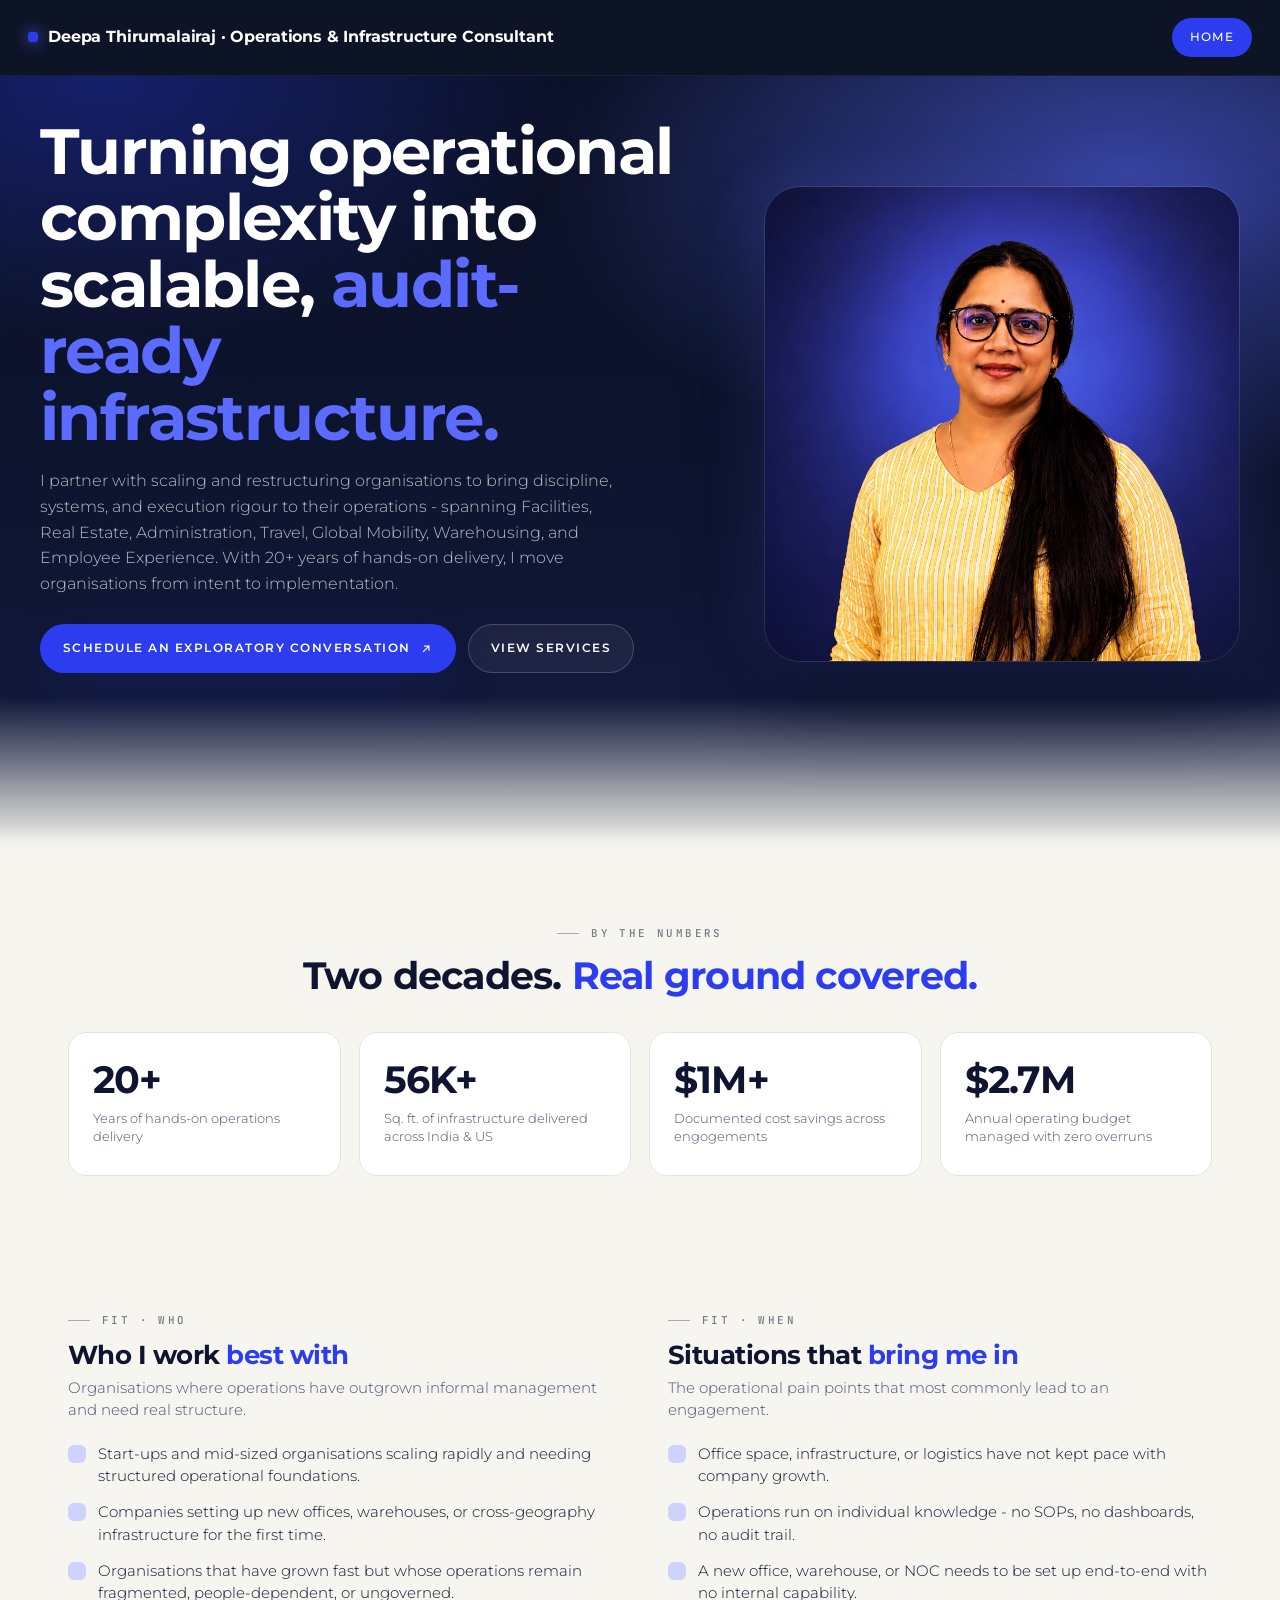
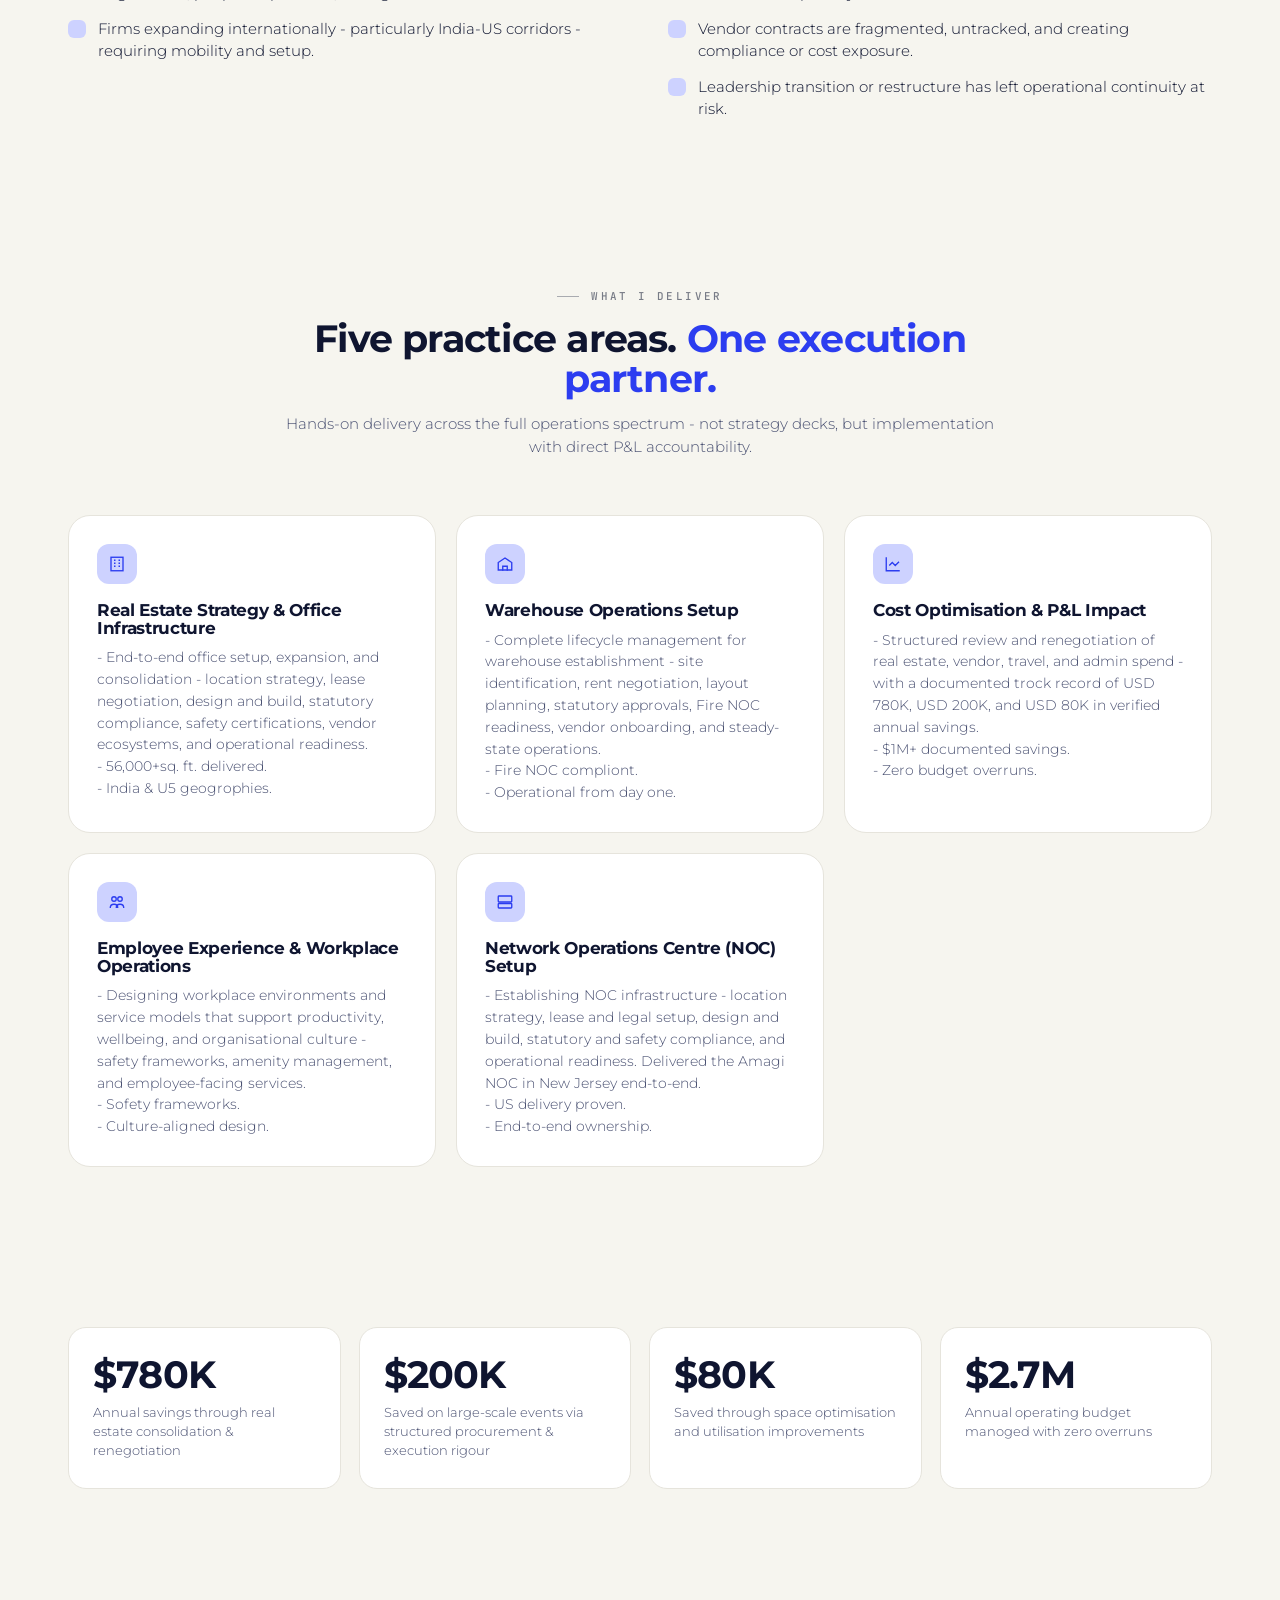
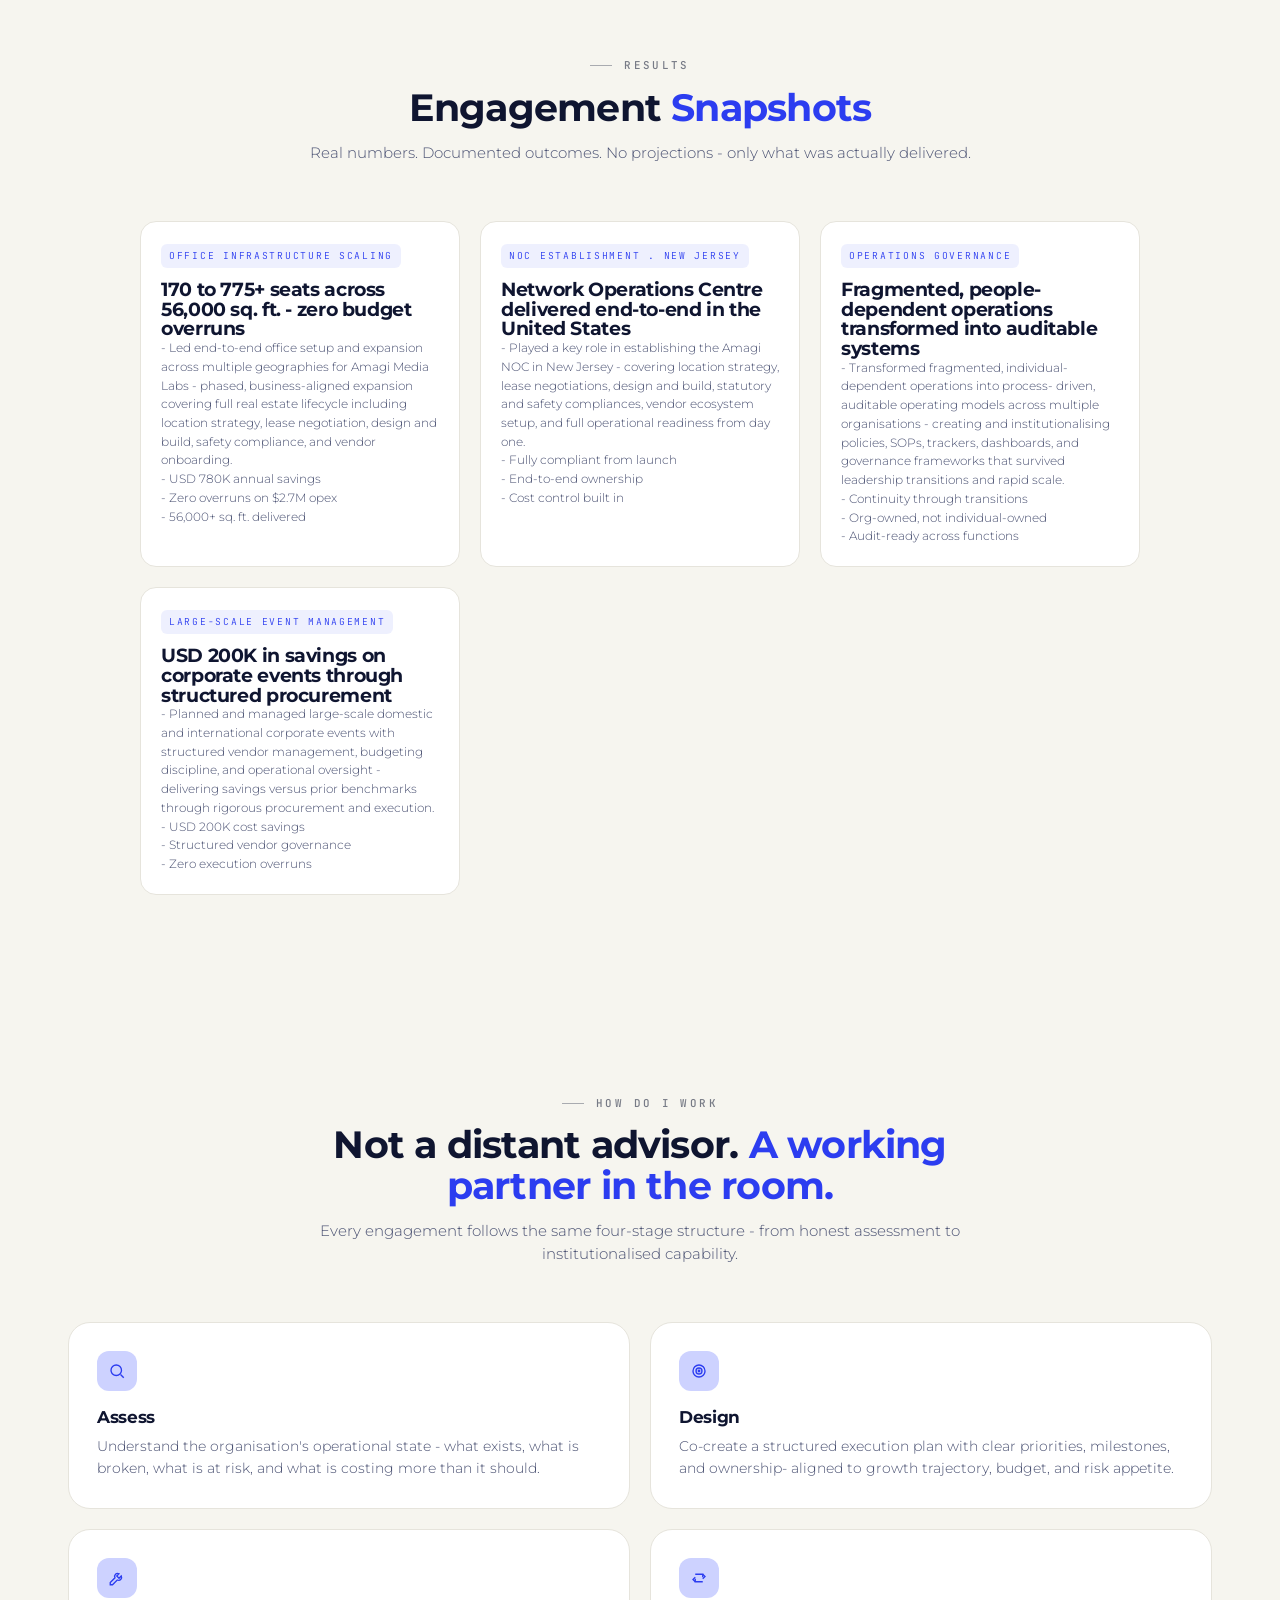
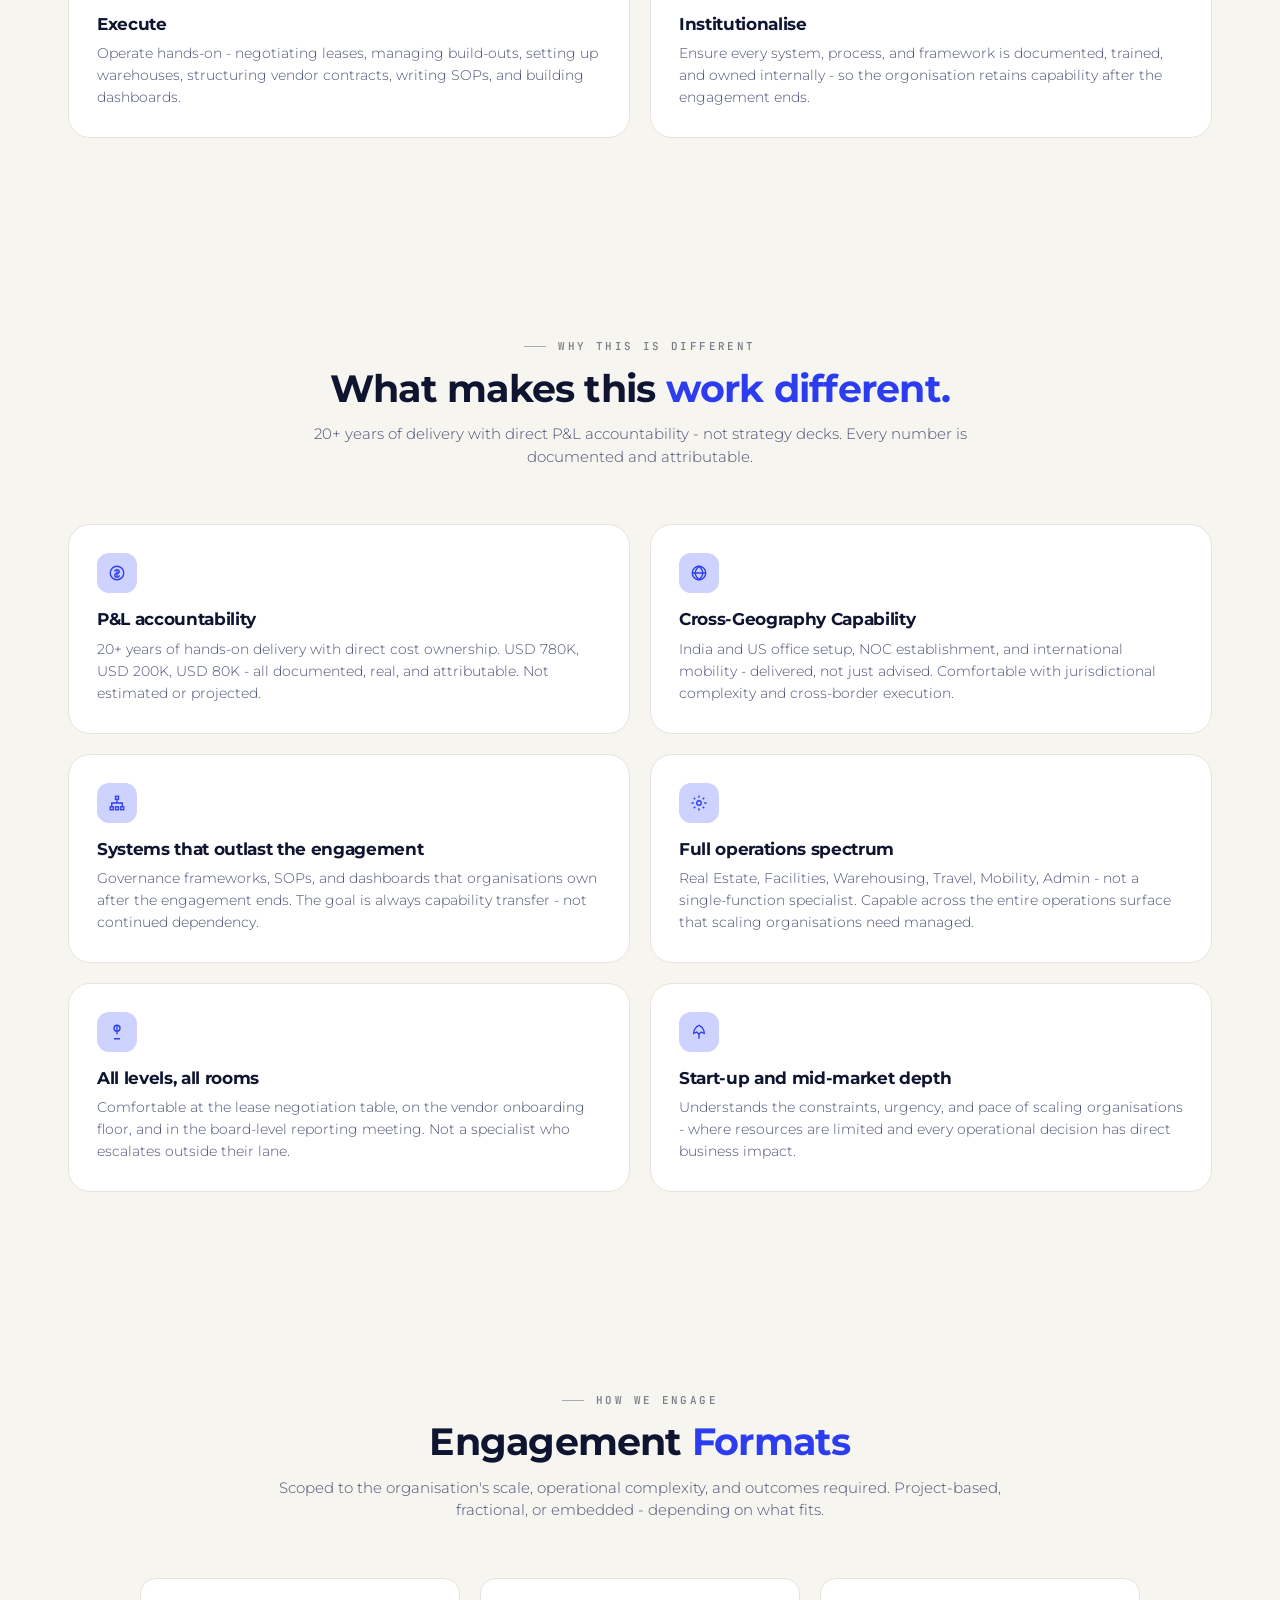
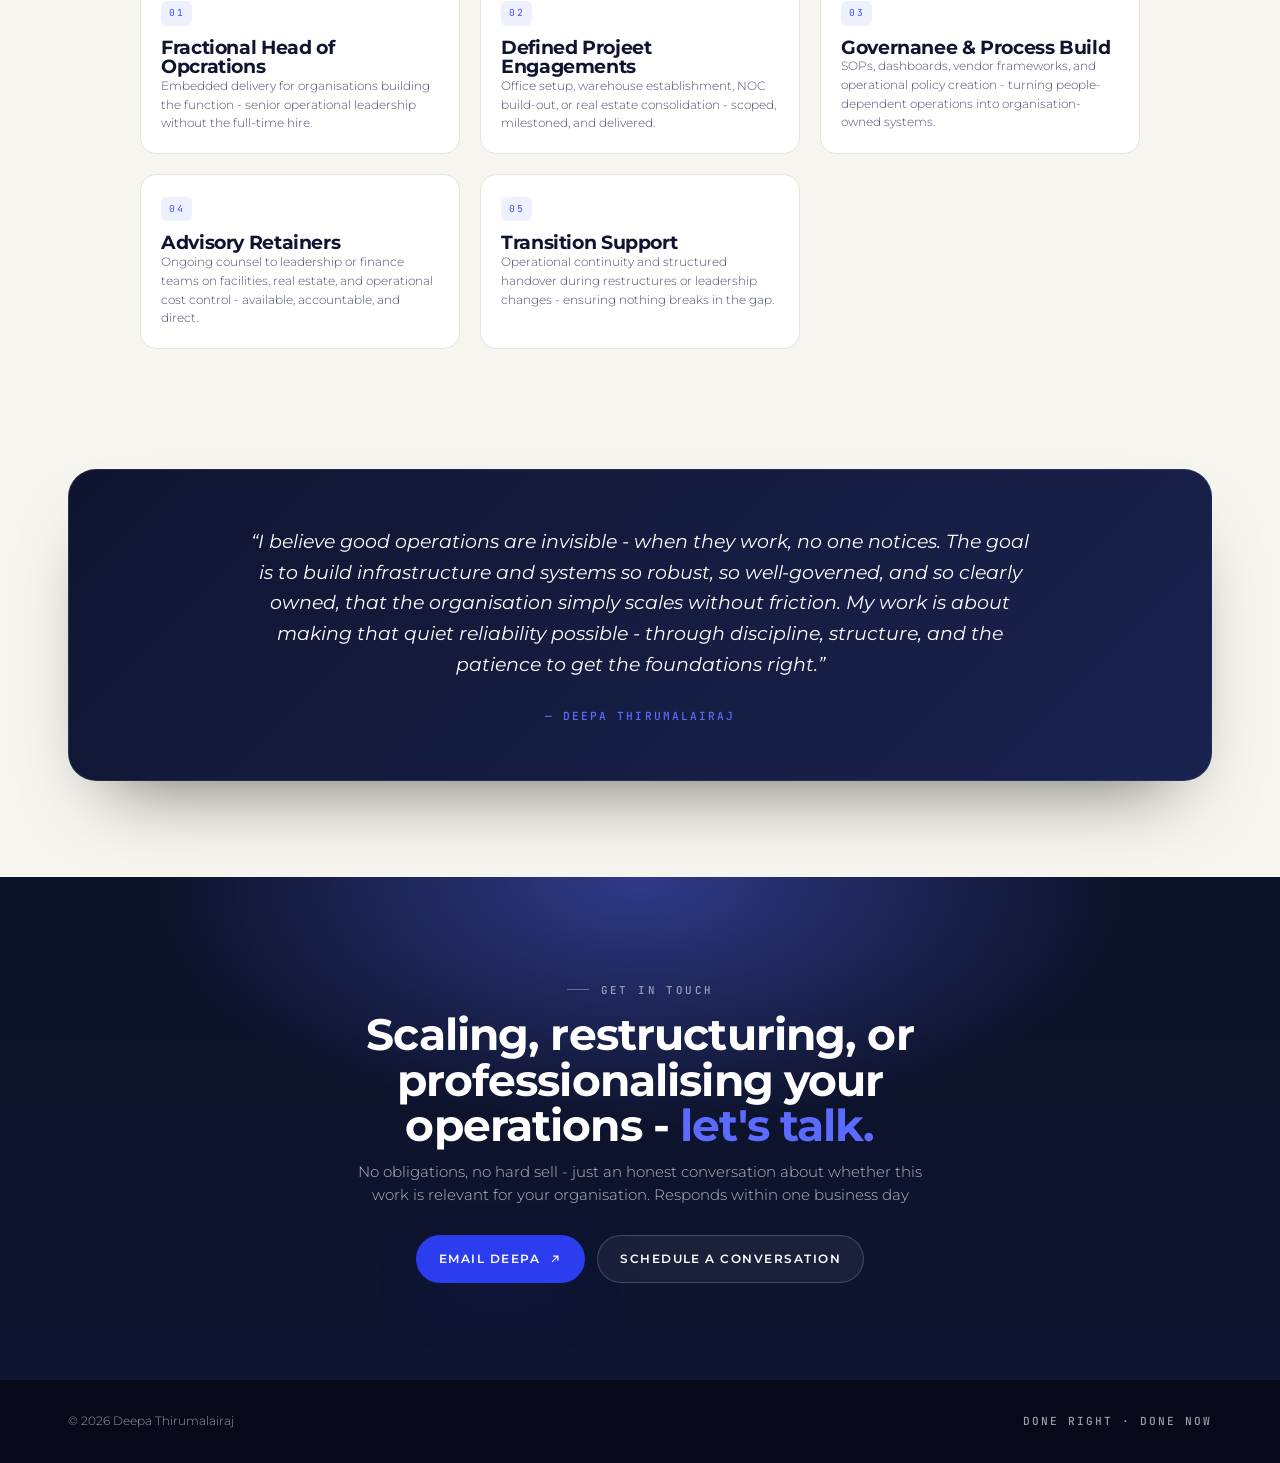
==== deepa/public/site/index.html @ cbcc904c "Add files via upload" ====
<!doctype html>
<html lang="en">
<head>
  <meta charset="utf-8" />
  <meta name="viewport" content="width=device-width, initial-scale=1" />
  <title>Deepa Thirumalairaj · Operations & Infrastructure Consultan</title>
  <meta name="description" content="Independent HR advisory for founders, CEOs and people leaders — from setting up the function to fixing what's broken and scaling what works." />
  <link rel="stylesheet" href="./styles.css" />
</head>
<body>

<!-- ===== NAV ===== -->
<header class="nav">
  <div class="nav-inner">
    <a href="#" class="brand">
      <span class="brand-dot"></span>
      <span>Deepa Thirumalairaj · Operations & Infrastructure Consultant</span>
    </a>
    <nav class="nav-links">
      <a href="../../../index.html" class="nav-cta">Home</a>
    </nav>
  </div>
</header>

<!-- ===== HERO ===== -->
<section class="hero">
  <div class="wrap hero-inner">

    <div class="hero-layout">

      <div class="hero-content">

        <h1>
          Turning operational complexity into scalable, <em>audit-ready infrastructure.</em>
        </h1>

        <p class="hero-lede">
          I partner with scaling and restructuring organisations to bring discipline,
          systems, and execution rigour to their operations - spanning Facilities, Real
          Estate, Administration, Travel, Global Mobility, Warehousing, and Employee
          Experience. With 20+ years of hands-on delivery, I move organisations from
          intent to implementation.
        </p>

        <div class="hero-actions">
          <a class="btn btn-electric" href="../../../contact.html#cont">
            Schedule an exploratory conversation
            <svg class="arrow" viewBox="0 0 24 24" fill="none" stroke="currentColor" stroke-width="2">
              <path d="M7 17 17 7M9 7h8v8"/>
            </svg>
          </a>

          <a class="btn btn-ghost-light" href="#practice">
            View services
          </a>
        </div>

      </div>

      <div class="hero-image">
        <img src="./assets/images/Deepa.png" alt="Rohini HR Advisory">
      </div>

    </div>

  </div>
</section>

<!------------------------------------------------------------------------------------------------------------------>
<section class="surface section-tight">
  <div class="wrap">
    <div class="heading-block" style="margin-bottom: 36px;">
      <div class="eyebrow">BY THE NUMBERS</div>
      <h2 style="margin-top:14px;">Two decades. <em>Real ground covered.</em></h2>
    </div>
    <div class="stats-strip">
      <div class="stat-tile"><div class="stat-num">20+</div><div class="stat-label">Years of hands-on operations delivery</div></div>
      <div class="stat-tile"><div class="stat-num">56K+</div><div class="stat-label">Sq. ft. of infrastructure delivered across India & US</div></div>
      <div class="stat-tile"><div class="stat-num">$1M+</div><div class="stat-label">Documented cost savings across engogements</div></div>
      <div class="stat-tile"><div class="stat-num">$2.7M</div><div class="stat-label">Annual operating budget managed with zero overruns</div></div>
    </div>
  </div>
</section>

<!------------------------------------------------------------------------------------------------------------------>
<section class="surface section-tight" id="fit">
  <div class="wrap two-col">
    <div class="col">
      <div class="eyebrow" style="margin-bottom:14px;">FIT · WHO</div>
      <h2>Who I work <em>best with</em></h2>
      <p>Organisations where operations have outgrown informal management and need real structure.</p>
      <ul class="list">
        <li><path d="M20 6 9 17l-5-5"/></svg> Start-ups and mid-sized organisations scaling rapidly and needing structured operational foundations.</li>
        <li><path d="M20 6 9 17l-5-5"/></svg> Companies setting up new offices, warehouses, or cross-geography infrastructure for the first time.</li>
        <li><path d="M20 6 9 17l-5-5"/></svg> Organisations that have grown fast but whose operations remain fragmented, people-dependent, or ungoverned.</li>
        <li><path d="M20 6 9 17l-5-5"/></svg> Firms expanding internationally - particularly India-US corridors - requiring mobility and setup.</li>
      </ul>
    </div>

    <div class="col">
      <div class="eyebrow" style="margin-bottom:14px;">FIT · WHEN</div>
      <h2>Situations that <em>bring me in</em></h2>
      <p>The operational pain points that most commonly lead to an engagement.</p>
      <ul class="list">
        <li><path d="M5 13l4 4L19 7"/></svg> Office space, infrastructure, or logistics have not kept pace with company growth.</li>
        <li><path d="M5 13l4 4L19 7"/></svg> Operations run on individual knowledge - no SOPs, no dashboards, no audit trail.</li>
        <li><path d="M5 13l4 4L19 7"/></svg> A new office, warehouse, or NOC needs to be set up end-to-end with no internal capability.</li>
        <li><path d="M5 13l4 4L19 7"/></svg> Vendor contracts are fragmented, untracked, and creating compliance or cost exposure.</li>
        <li><path d="M5 13l4 4L19 7"/></svg> Leadership transition or restructure has left operational continuity at risk.</li>
      </ul>
    </div>
  </div>
</section>

<!------------------------------------------------------------------------------------------------------------------>
<section class="surface section" id="practice">
  <div class="wrap">
    <div class="heading-block">
      <div class="eyebrow">WHAT I DELIVER</div>
      <h2 style="margin-top:14px;">Five practice areas. <em>One execution partner.</em></h2>
      <p>Hands-on delivery across the full operations spectrum - not strategy decks, but implementation with direct P&L accountability.</p>
    </div>

    <div class="cards-3">
      <article class="card">
        <div class="card-icon">
          <svg class="i" viewBox="0 0 24 24" fill="none" stroke="currentColor">
          <rect x="4" y="3" width="16" height="18"/>
          <path d="M8 7h2M14 7h2M8 11h2M14 11h2M8 15h2M14 15h2"/>
        </svg>
      </div>
        <h3>Real Estate Strategy & Office Infrastructure</h3>
        <p>- End-to-end office setup, expansion, and consolidation - location strategy, lease negotiation, design and build, statutory
             compliance, safety certifications, vendor ecosystems, and operational readiness.</p>
        <p>- 56,000+sq. ft. delivered.</p>
        <p>- India & U5 geogrophies.</p>
      </article>

      <article class="card">
        <div class="card-icon">
          <svg class="i" viewBox="0 0 24 24" fill="none" stroke="currentColor">
            <path d="M3 10l9-6 9 6v10H3z"/>
            <path d="M9 21v-6h6v6"/>
          </svg>
        </div>
        <h3>Warehouse Operations Setup</h3>
        <p>- Complete lifecycle management for warehouse establishment - site identification, rent negotiation, layout planning, statutory approvals,
             Fire NOC readiness, vendor onboarding, and steady-state operations.</p>
        <p>- Fire NOC compliont.</p>
        <p>- Operational from day one.</p>
      </article>
      <article class="card">
        <div class="card-icon">
          <svg class="i" viewBox="0 0 24 24" fill="none" stroke="currentColor">
            <path d="M3 3v18h18"/>
            <path d="M7 14l4-4 4 4 5-5"/>
          </svg>
        </div>
        <h3>Cost Optimisation & P&L Impact</h3>
        <p>- Structured review and renegotiation of real estate, vendor, travel, and admin spend - with a documented trock record of USD 780K, USD
            200K, and USD 80K in verified annual savings.</p>
        <p>- $1M+ documented savings.</p>
        <p>- Zero budget overruns.</p>
      </article>
      <article class="card">
        <div class="card-icon">
          <svg class="i" viewBox="0 0 24 24" fill="none" stroke="currentColor">
            <circle cx="8" cy="8" r="3"/>
            <circle cx="16" cy="8" r="3"/>
            <path d="M3 20c0-3 2-5 5-5s5 2 5 5"/>
            <path d="M11 20c0-3 2-5 5-5s5 2 5 5"/>
          </svg>
        </div>
        <h3>Employee Experience & Workplace Operations</h3>
        <p>- Designing workplace environments and service models that support productivity, wellbeing, and organisational culture - safety frameworks,
          amenity management, and employee-facing services.</p>
        <p>- Sofety frameworks.</p>
        <p>- Culture-aligned design.</p>
      </article>
      <article class="card">
        <div class="card-icon">
          <svg class="i" viewBox="0 0 24 24" fill="none" stroke="currentColor">
            <rect x="3" y="4" width="18" height="8" rx="1"/>
            <rect x="3" y="14" width="18" height="6" rx="1"/>
            <path d="M7 8h.01M7 17h.01"/>
          </svg>
        </div>
        <h3>Network Operations Centre (NOC) Setup</h3>
        <p>- Establishing NOC infrastructure - location strategy, lease and legal setup, design and build, statutory and safety compliance, and operational
              readiness. Delivered the Amagi NOC in New Jersey end-to-end.</p>
        <p>- US delivery proven.</p>
        <p>- End-to-end ownership.</p>
      </article>
    </div>
  </div>
</section>
<!------------------------------------------------------------------------------------------------------------------>
<section class="surface section-tight">
  <div class="wrap">
    <div class="stats-strip">
      <div class="stat-tile"><div class="stat-num">$780K</div><div class="stat-label">Annual savings through real estate consolidation & renegotiation</div></div>
      <div class="stat-tile"><div class="stat-num">$200K</div><div class="stat-label">Saved on large-scale events via structured procurement & execution rigour</div></div>
      <div class="stat-tile"><div class="stat-num">$80K</div><div class="stat-label">Saved through space optimisation and utilisation improvements</div></div>
      <div class="stat-tile"><div class="stat-num">$2.7M</div><div class="stat-label">Annual operating budget manoged with zero overruns</div></div>
    </div>
  </div>
</section>

<!------------------------------------------------------------------------------------------------------------------>
<section class="surface section" id="formats">
  <div class="wrap">
    <div class="heading-block">
      <div class="eyebrow">RESULTS</div>
      <h2 style="margin-top:14px;">Engagement <em>Snapshots</em></h2>
      <p>Real numbers. Documented outcomes. No projections - only what was actually delivered.</p>
    </div>

    <div class="formats">
      <div class="format">
        <span class="pill">OFFICE INFRASTRUCTURE SCALING</span>
        <h3>170 to 775+ seats across 56,000 sq. ft. - zero budget overruns</h3>
        <p>- Led end-to-end office setup and expansion across multiple geographies for Amagi Media Labs - phased, business-aligned expansion covering full real
            estate lifecycle including location strategy, lease negotiation, design and build, safety compliance, and vendor onboarding.</p>
        <p>- USD 780K annual savings</p>
        <p>- Zero overruns on $2.7M opex</p>
        <p>- 56,000+ sq. ft. delivered</p>
      </div>
      <div class="format">
        <span class="pill">NOC ESTABLISHMENT . NEW JERSEY</span>
        <h3>Network Operations Centre delivered end-to-end in the United States</h3>
        <p>- Played a key role in establishing the Amagi NOC in New Jersey - covering location strategy, lease negotiations, design and build, statutory and safety
            compliances, vendor ecosystem setup, and full operational readiness from day one.</p>
        <p>- Fully compliant from launch</p>
        <p>- End-to-end ownership</p>
        <p>- Cost control built in</p>
      </div>
      <div class="format">
        <span class="pill">OPERATIONS GOVERNANCE</span>
        <h3>Fragmented, people-dependent operations transformed into auditable systems</h3>
        <p>- Transformed fragmented, individual-dependent operations into process- driven, auditable operating models across multiple organisations - creating
              and institutionalising policies, SOPs, trackers, dashboards, and governance frameworks that survived leadership transitions and rapid scale.</p>
        <p>- Continuity through transitions</p>
        <p>- Org-owned, not individual-owned</p>
        <p>- Audit-ready across functions</p>
      </div>
      <div class="format">
        <span class="pill">LARGE-SCALE EVENT MANAGEMENT</span>
        <h3>USD 200K in savings on corporate events through structured procurement</h3>
        <p>- Planned and managed large-scale domestic and international corporate events with structured vendor management, budgeting discipline, and operational
            oversight - delivering savings versus prior benchmarks through rigorous procurement and execution.</p>
        <p>- USD 200K cost savings</p>
        <p>- Structured vendor governance</p>
        <p>- Zero execution overruns</p>
      </div>
    </div>
  </div>
</section>

<!------------------------------------------------------------------------------------------------------------------>
<section class="surface section">
  <div class="wrap">
    <div class="heading-block">
      <div class="eyebrow">HOW DO I WORK</div>
      <h2 style="margin-top:14px;">Not a distant advisor. <em>A working partner in the room.</em></h2>
      <p>Every engagement follows the same four-stage structure - from honest assessment to institutionalised capability.</p>
    </div>

    <div class="cards-2">
      <article class="card">
        <div class="card-icon">
          <svg class="i" viewBox="0 0 24 24" fill="none" stroke="currentColor">
            <circle cx="11" cy="11" r="7"/>
            <path d="M21 21l-4.3-4.3"/>
          </svg>
        </div>
        <h3>Assess</h3>
        <p>Understand the organisation's operational state - what exists, what is broken, what is at risk, and what is costing more than it should.</p>
      </article>
      <article class="card">
        <div class="card-icon">
          <svg class="i" viewBox="0 0 24 24" fill="none" stroke="currentColor">
            <circle cx="12" cy="12" r="8"/>
            <circle cx="12" cy="12" r="4"/>
            <circle cx="12" cy="12" r="1"/>
          </svg>
        </div>
        <h3>Design</h3>
        <p>Co-create a structured execution plan with clear priorities, milestones, and ownership- aligned to growth trajectory, budget, and risk appetite.</p>
      </article>
      <article class="card">
        <div class="card-icon">
          <svg class="i" viewBox="0 0 24 24" fill="none" stroke="currentColor">
            <path d="M14.7 6.3a4 4 0 0 0-5.4 5.4L3 18v3h3l6.3-6.3a4 4 0 0 0 5.4-5.4l-3 3-3-3 3-3z"/>
          </svg>
        </div>
        <h3>Execute</h3>
        <p>Operate hands-on - negotiating leases, managing build-outs, setting up warehouses, structuring vendor contracts, writing SOPs, and building dashboards.</p>
      </article>
      <article class="card">
        <div class="card-icon">
          <svg class="i" viewBox="0 0 24 24" fill="none" stroke="currentColor">
            <path d="M7 7h10v4"/>
            <path d="M17 17H7v-4"/>
            <path d="M17 7l3 3-3 3"/>
            <path d="M7 17l-3-3 3-3"/>
          </svg>
        </div>
        <h3>Institutionalise</h3>
        <p>Ensure every system, process, and framework is documented, trained, and owned internally - so the orgonisation retains capability after the engagement ends.</p>
      </article>
    </div>
  </div>
</section>
<!------------------------------------------------------------------------------------------------------------------>
<section class="surface section">
  <div class="wrap">
    <div class="heading-block">
      <div class="eyebrow">WHY THIS IS DIFFERENT</div>
      <h2 style="margin-top:14px;">What makes this <em>work different.</em></h2>
      <p>20+ years of delivery with direct P&L accountability - not strategy decks. Every number is documented and attributable.</p>
    </div>

    <div class="cards-2">
      <article class="card">
        <div class="card-icon">
          <svg class="i" viewBox="0 0 24 24" fill="none" stroke="currentColor">
            <circle cx="12" cy="12" r="9"/>
            <path d="M12 7v10"/>
            <path d="M9 10c0-1.5 1.5-2.5 3-2.5s3 1 3 2.5-1.5 2.5-3 2.5-3 1-3 2.5 1.5 2.5 3 2.5 3-1 3-2.5"/>
          </svg>
        </div>
        <h3>P&L accountability</h3>
        <p>20+ years of hands-on delivery with direct cost ownership. USD 780K, USD 200K, USD 80K - all documented, real, and attributable. Not estimated
            or projected.</p>
      </article>
      <article class="card">
      <div class="card-icon">
        <svg class="i" viewBox="0 0 24 24" fill="none" stroke="currentColor">
          <circle cx="12" cy="12" r="9"/>
          <path d="M3 12h18"/>
          <path d="M12 3c3 3 5 6 5 9s-2 6-5 9c-3-3-5-6-5-9s2-6 5-9z"/>
        </svg>
      </div>
        <h3>Cross-Geography Capability</h3>
        <p>India and US office setup, NOC establishment, and international mobility - delivered, not just advised. Comfortable with jurisdictional
            complexity and cross-border execution.</p>
      </article>
      <article class="card">
      <div class="card-icon">
          <svg class="i" viewBox="0 0 24 24" fill="none" stroke="currentColor">
            <rect x="10" y="3" width="4" height="4"/>
            <rect x="3" y="17" width="4" height="4"/>
            <rect x="10" y="17" width="4" height="4"/>
            <rect x="17" y="17" width="4" height="4"/>
            <path d="M12 7v5"/>
            <path d="M5 17v-5h14v5"/>
          </svg>
        </div>
        <h3>Systems that outlast the engagement</h3>
        <p>Governance frameworks, SOPs, and dashboards that organisations own after the engagement ends. The goal is always capability transfer - not
            continued dependency.</p>
      </article>
      <article class="card">
      <div class="card-icon">
        <svg class="i" viewBox="0 0 24 24" fill="none" stroke="currentColor">
          <circle cx="12" cy="12" r="3"/>
          <path d="M12 2v3M12 19v3M2 12h3M19 12h3"/>
          <path d="M5 5l2 2M17 17l2 2M19 5l-2 2M7 17l-2 2"/>
        </svg>
      </div>
        <h3>Full operations spectrum</h3>
        <p>Real Estate, Facilities, Warehousing, Travel, Mobility, Admin - not a single-function specialist. Capable across the entire operations surface that
            scaling organisations need managed.</p>
      </article>
      <article class="card">
      <div class="card-icon">
          <svg class="i" viewBox="0 0 24 24" fill="none" stroke="currentColor">
            <path d="M12 3v12"/>
            <circle cx="12" cy="7" r="4"/>
            <path d="M8 21h8"/>
          </svg>
        </div>
        <h3>All levels, all rooms</h3>
        <p>Comfortable at the lease negotiation table, on the vendor onboarding floor, and in the board-level reporting meeting. Not a specialist who escalates
            outside their lane.</p>
      </article>
      <article class="card">
      <div class="card-icon">
          <svg class="i" viewBox="0 0 24 24" fill="none" stroke="currentColor">
            <path d="M12 3c4 2 7 6 7 11l-4-2-3 3-3-3-4 2c0-5 3-9 7-11z"/>
            <path d="M12 15v6"/>
          </svg>
        </div>
        <h3>Start-up and mid-market depth</h3>
        <p>Understands the constraints, urgency, and pace of scaling organisations - where resources are limited and every operational decision has direct
            business impact.</p>
      </article>
    </div>
  </div>
</section>
<!------------------------------------------------------------------------------------------------------------------>
<section class="surface section" id="formats">
  <div class="wrap">
    <div class="heading-block">
      <div class="eyebrow">HOW WE ENGAGE</div>
      <h2 style="margin-top:14px;">Engagement <em>Formats</em></h2>
      <p>Scoped to the organisation's scale, operational complexity, and outcomes required. Project-based, fractional, or embedded - depending on what fits.</p>
    </div>

    <div class="formats">
      <div class="format">
        <span class="pill">01</span>
        <h3>Fractional Head of Opcrations</h3>
        <p>Embedded delivery for organisations building the function - senior operational leadership without the full-time hire.</p>
      </div>
      <div class="format">
        <span class="pill">02</span>
        <h3>Defined Projeet Engagements</h3>
        <p>Office setup, warehouse establishment, NOC build-out, or real estate consolidation - scoped, milestoned, and delivered.</p>
      </div>
      <div class="format">
        <span class="pill">03</span>
        <h3>Governanee & Process Build</h3>
        <p>SOPs, dashboards, vendor frameworks, and operational policy creation - turning people- dependent operations into organisation-owned systems.</p>
      </div>
      <div class="format">
        <span class="pill">04</span>
        <h3>Advisory Retainers</h3>
        <p>Ongoing counsel to leadership or finance teams on facilities, real estate, and operational cost control - available, accountable, and direct.</p>
      </div>
      <div class="format">
        <span class="pill">05</span>
        <h3>Transition Support</h3>
        <p>Operational continuity and structured handover during restructures or leadership changes - ensuring nothing breaks in the gap.</p>
      </div>
    </div>
  </div>
</section>

<!------------------------------------------------------------------------------------------------------------------>
<!-- ===== QUOTE BAND ===== -->
<section class="surface" style="padding: 24px 0 96px;">
  <div class="wrap">
    <div class="quote-card" style="margin-top: 0;">
      <p>
        “I believe good operations are invisible - when they work, no one notices. The goal is to build infrastructure and systems so robust, so well-governed, and
        so clearly owned, that the organisation simply scales without friction. My work is about making that quiet reliability possible - through discipline,
        structure, and the patience to get the foundations right.”
      </p>
      <span class="mono">— DEEPA THIRUMALAIRAJ</span>
    </div>
  </div>
</section>
<!-- ===== FINAL CTA ===== -->
<section class="cta-band" id="contact">
  <div class="wrap">
    <div class="eyebrow eyebrow-light" style="justify-content:center; display:inline-flex;">GET IN TOUCH</div>
    <h2>Scaling, restructuring, or professionalising your operations - <em>let's talk. </em></h2>
    <p>No obligations, no hard sell - just an honest conversation about whether this work is relevant for your organisation. Responds within one business
day</p>
    <div class="cta-actions">
      <a class="btn btn-electric" href="mailto:deepa.subha@gmail.com">
        Email Deepa
        <svg class="arrow" viewBox="0 0 24 24" fill="none" stroke="currentColor" stroke-width="2"><path d="M7 17 17 7M9 7h8v8"/></svg>
      </a>
      <a class="btn btn-ghost-light" href="../../../contact.html#cont">Schedule a conversation</a>
    </div>
  </div>
</section>



<!-- ===== FOOTER ===== -->
<footer class="footer">
  <div class="wrap footer-inner">
    <span>© 2026 Deepa Thirumalairaj</span>
    <span class="mono">DONE RIGHT · DONE NOW</span>
  </div>
</footer>

</body>
</html>
---- deepa/public/site/styles.css ----
/* ============================================================
   Static site — design ported from the Meridian / PTNR system
   Pure HTML + CSS. No JS required.
   ============================================================ */

@import url("https://fonts.googleapis.com/css2?family=Montserrat:wght@300;400;500;600;700;800&family=JetBrains+Mono:wght@400;500&display=swap");

:root {
  --bg:        #0e1426;
  --panel:     #11182d;
  --panel-2:   #182143;
  --cream:     #f6f5ef;
  --ink:       #0f1530;
  --ink-soft:  #4a5172;
  --line:      #e6e4dc;
  --line-dark: rgba(255,255,255,0.08);

  --electric:      #2c3df0;
  --electric-glow: #5b6bff;
  --electric-soft: #cdd2ff;

  --shadow-card: 0 30px 80px -30px rgba(10, 16, 40, 0.55);
  --shadow-glow: 0 20px 60px -20px rgba(44, 61, 240, 0.55);

  --radius-sm: 12px;
  --radius-md: 18px;
  --radius-lg: 24px;
  --radius-xl: 32px;
}

* { box-sizing: border-box; margin: 0; padding: 0; }
html { scroll-behavior: smooth; }
body {
  font-family: "Montserrat", system-ui, sans-serif;
  font-weight: 300;
  background: var(--bg);
  color: var(--ink);
  -webkit-font-smoothing: antialiased;
  line-height: 1.5;
}
a { color: inherit; text-decoration: none; }
img { max-width: 100%; display: block; }

h1, h2, h3, h4 {
  font-family: "Montserrat", sans-serif;
  font-weight: 700;
  letter-spacing: -0.02em;
  line-height: 1.05;
  color: var(--ink);
}
h5, h6 { font-weight: 500; }
p { color: var(--ink-soft); }

.mono {
  font-family: "JetBrains Mono", ui-monospace, monospace;
  letter-spacing: 0.18em;
  text-transform: uppercase;
  font-size: 0.7rem;
  font-weight: 500;
}

.text-electric { color: var(--electric); }

/* ------------ Layout primitives ------------ */
.wrap { max-width: 1200px; margin: 0 auto; padding: 0 28px; }
.section { padding: 96px 0; }
.section-tight { padding: 64px 0; }

.eyebrow {
  display: inline-flex; align-items: center; gap: 12px;
  font-family: "JetBrains Mono", monospace;
  font-size: 0.68rem; letter-spacing: 0.22em;
  text-transform: uppercase; font-weight: 500;
  color: rgba(15,21,48,0.55);
}
.eyebrow::before {
  content: ""; width: 22px; height: 1px;
  background: currentColor; opacity: 0.6;
}
.eyebrow-light { color: rgba(255,255,255,0.55); }

.btn {
  display: inline-flex; align-items: center; gap: 8px;
  padding: 14px 22px; border-radius: 999px;
  font-family: "Montserrat", sans-serif;
  font-weight: 600; font-size: 0.78rem;
  text-transform: uppercase; letter-spacing: 0.12em;
  transition: transform .25s ease, background .25s ease, color .25s ease, border-color .25s ease;
  cursor: pointer;
}
.btn-electric { background: var(--electric); color: #fff; box-shadow: var(--shadow-glow); border: 1px solid transparent; }
.btn-electric:hover { transform: translateY(-2px); background: #1f30d6; }
.btn-ghost-light {
  background: rgba(255,255,255,0.06); color: #fff;
  border: 1px solid rgba(255,255,255,0.18); backdrop-filter: blur(8px);
}
.btn-ghost-light:hover { background: rgba(255,255,255,0.12); }
.btn-outline-ink {
  background: transparent; color: var(--ink);
  border: 1px solid rgba(15,21,48,0.18);
}
.btn-outline-ink:hover { border-color: var(--electric); color: var(--electric); }

.arrow { width: 14px; height: 14px; }

/* ------------ NAV ------------ */
.nav {
  position: sticky; top: 0; z-index: 50;
  background: rgba(14,20,38,0.85);
  backdrop-filter: blur(14px);
  border-bottom: 1px solid rgba(255,255,255,0.06);
}
.nav-inner {
  display: flex; align-items: center; justify-content: space-between;
  padding: 18px 28px; max-width: 1280px; margin: 0 auto;
}
.brand { display: flex; align-items: center; gap: 10px; color: #fff; font-weight: 700; letter-spacing: -0.01em; }
.brand-dot { width: 10px; height: 10px; border-radius: 3px; background: var(--electric); box-shadow: 0 0 16px var(--electric-glow); }
.nav-links { display: flex; gap: 28px; align-items: center; }
.nav-links a { color: rgba(255,255,255,0.7); font-size: 0.78rem; font-weight: 500; letter-spacing: 0.1em; text-transform: uppercase; }
.nav-links a:hover { color: #fff; }
.nav-links .nav-cta {
  color: #fff; background: var(--electric);
  padding: 10px 18px; border-radius: 999px;
  box-shadow: var(--shadow-glow);
}
@media (max-width: 720px) { .nav-links a:not(.nav-cta) { display: none; } }

/* ============================================================
   HERO  (dark band)
   ============================================================ */
.hero {
  position: relative;
  background:
    radial-gradient(900px 480px at 88% 12%, rgba(91,107,255,0.55), transparent 65%),
    radial-gradient(700px 380px at 8% 0%,  rgba(44,61,240,0.35),  transparent 70%),
    linear-gradient(180deg, #0a1024 0%, #0e1530 55%, #11183a 80%, var(--cream) 100%);
  color: #fff;
  overflow: hidden;
}
.hero::after {
  content: "";
  position: absolute;
  left: 0;
  right: 0;
  bottom: 0;
  height: 90px;
  background: linear-gradient(
    180deg,
    transparent 0%,
    rgba(246,245,239,0.12) 70%,
    var(--cream) 100%
  );
  pointer-events: none;
}
.hero-grid { display: none; }
.hero-inner {
  position: relative;
  padding: 30px 0 110px;
}
.hero-layout{
  display:grid;
  grid-template-columns:1.15fr 0.85fr;
  gap:80px;
  align-items:center;
}

.hero-content{
  max-width:760px;
}

.hero-image{
  display:flex;
  justify-content:center;
  align-items:center;
}

.hero-image img{
  width:100%;
  max-width:480px;
  aspect-ratio:1/1;
  object-fit:cover;

  border-radius:36px;

  border:1px solid rgba(255,255,255,0.12);

  box-shadow:
    0 40px 80px rgba(0,0,0,0.35),
    0 0 60px rgba(91,107,255,0.25);

  transition:all .35s ease;
}

.hero-image img:hover{
  transform:translateY(-6px);
}

@media (max-width:980px){

  .hero-layout{
    grid-template-columns:1fr;
    gap:40px;
  }

  .hero-image{
    order:-1;
  }

  .hero-image img{
    max-width:360px;
  }
}
.hero-top { display: flex; gap: 40px; align-items: flex-start; flex-wrap: wrap; }
.hero-eyebrow {
  font-family: "JetBrains Mono", monospace;
  font-size: 0.7rem; letter-spacing: 0.22em;
  text-transform: uppercase; color: var(--electric-glow);
  display: inline-flex; align-items: center; gap: 10px;
}
.hero-eyebrow::before { content: "▣"; opacity: 0.9; }
.hero h1 {
  color: #fff;
  font-size: clamp(2.4rem, 5vw, 4.4rem);
  font-weight: 700;
  line-height: 1.04;
  letter-spacing: -0.025em;
  max-width: 18ch;
  margin-top: 12px;
}
.hero h1 em { font-style: normal; color: var(--electric-glow); }
.hero-lede {
  margin-top: 18px;
  max-width: 52ch;
  color: rgba(255,255,255,0.72);
  font-size: 1rem;
  line-height: 1.6;
}
.hero-actions {
  display: flex;
  gap: 12px;
  margin-top: 28px;
  margin-bottom: 70px;
  flex-wrap: wrap;
}

.hero-stats {
  display: grid; grid-template-columns: repeat(2, 1fr);
  gap: 14px; min-width: 280px;
}
.stat {
  background: rgba(255,255,255,0.04);
  border: 1px solid rgba(255,255,255,0.10);
  border-radius: 16px;
  padding: 18px 18px;
  backdrop-filter: blur(8px);
}
.stat-num { font-size: 1.5rem; font-weight: 700; color: #fff; letter-spacing: -0.02em; }
.stat-label { margin-top: 4px; font-size: 0.72rem; color: rgba(255,255,255,0.6); line-height: 1.45; }

/* Quote panel that overlaps hero/cream transition */
.quote-band {
  background: var(--cream);
  padding: 0 0 80px;
}
.quote-card {
  background: linear-gradient(135deg, #0f1530, #1a2350);
  color: #fff;
  border-radius: 28px;
  padding: 56px 56px;
  margin-top: -60px;
  position: relative; z-index: 5;
  text-align: center;
  border: 1px solid rgba(255,255,255,0.08);
  box-shadow: 0 40px 80px -40px rgba(0,0,0,0.6);
}
.quote-card p {
  font-family: "Montserrat", sans-serif;
  font-style: italic; font-weight: 400;
  font-size: clamp(1rem, 1.6vw, 1.2rem);
  line-height: 1.6; color: #fff;
  max-width: 60ch; margin: 0 auto;
}
.quote-card .mono {
  display: block; margin-top: 28px; color: var(--electric-glow);
}

/* ============================================================
   CREAM SURFACE (the rest of the page)
   ============================================================ */
.surface {
  background: var(--cream);
  color: var(--ink);
}

/* Two-column intro: Who / Situations */
.two-col {
  display: grid; grid-template-columns: 1fr 1fr;
  gap: 56px;
}
@media (max-width: 820px) { .two-col { grid-template-columns: 1fr; gap: 40px; } }
.col h2 {
  font-size: 1.6rem; margin-bottom: 8px;
}
.col h2 em { font-style: normal; color: var(--electric); }
.col > p { font-size: 0.92rem; margin-bottom: 22px; }
.list { list-style: none; display: flex; flex-direction: column; gap: 14px; }
.list li {
  display: flex; gap: 12px; align-items: flex-start;
  font-size: 0.92rem; color: var(--ink); line-height: 1.5;
}
.list li::before {
  content: ""; flex: 0 0 18px; height: 18px; margin-top: 2px;
  border-radius: 6px;
  background: var(--electric-soft);
  position: relative;
}
.list li svg { flex: 0 0 18px; margin-top: 2px; color: var(--electric); }

/* ------ Practice areas (white cards on cream) ------ */
.heading-block { text-align: center; max-width: 740px; margin: 0 auto 56px; }
.heading-block h2 { font-size: clamp(1.8rem, 3vw, 2.6rem); }
.heading-block h2 em { font-style: normal; color: var(--electric); }
.heading-block p { margin-top: 14px; font-size: 0.95rem; }

.cards-3 {
  display: grid; grid-template-columns: repeat(3, 1fr); gap: 20px;
}
@media (max-width: 980px) { .cards-3 { grid-template-columns: repeat(2, 1fr); } }
@media (max-width: 640px) { .cards-3 { grid-template-columns: 1fr; } }

.cards-2 {
  display: grid; grid-template-columns: repeat(2, 1fr); gap: 20px;
}
@media (max-width: 820px) { .cards-2 { grid-template-columns: 1fr; } }

.card {
  position: relative;
  background: #fff;
  border: 1px solid var(--line);
  border-radius: 22px;
  padding: 28px;
  overflow: hidden;
  transition: transform .35s cubic-bezier(.2,.7,.2,1),
              box-shadow .35s ease, border-color .35s ease;
}
.card::before {
  content: "";
  position: absolute; inset: 0;
  background: radial-gradient(380px circle at 50% 0%,
              rgba(44,61,240,0.10), transparent 60%);
  opacity: 0; transition: opacity .45s ease;
  pointer-events: none;
}
.card::after {
  content: "";
  position: absolute; left: 0; top: 0; height: 3px; width: 100%;
  background: linear-gradient(90deg, var(--electric), var(--electric-glow));
  transform: scaleX(0); transform-origin: left center;
  transition: transform .55s cubic-bezier(.2,.7,.2,1);
}
.card:hover {
  transform: translateY(-6px);
  border-color: var(--electric);
  box-shadow: 0 28px 60px -24px rgba(44,61,240,0.35);
}
.card:hover::before { opacity: 1; }
.card:hover::after { transform: scaleX(1); }

.card-icon {
  width: 40px; height: 40px; border-radius: 12px;
  background: var(--electric-soft); color: var(--electric);
  display: inline-flex; align-items: center; justify-content: center;
  margin-bottom: 18px;
  transition: transform .4s cubic-bezier(.2,.7,.2,1),
              background .3s ease, color .3s ease, box-shadow .3s ease;
}
.card:hover .card-icon {
  transform: translateY(-2px) rotate(-6deg) scale(1.08);
  background: var(--electric); color: #fff;
  box-shadow: 0 12px 24px -8px rgba(44,61,240,0.55);
}
.card h3 { font-size: 1.05rem; margin-bottom: 10px; transition: color .3s ease; }
.card:hover h3 { color: var(--electric); }
.card p { font-size: 0.88rem; line-height: 1.55; }
.card .pill {
  display: inline-block; margin-top: 14px;
  font-family: "JetBrains Mono", monospace; font-size: 0.65rem;
  letter-spacing: 0.18em; text-transform: uppercase;
  padding: 6px 10px; border-radius: 6px;
  background: rgba(44,61,240,0.08); color: var(--electric);
  transition: background .3s ease, transform .3s ease, letter-spacing .3s ease;
}
.card:hover .pill {
  background: rgba(44,61,240,0.16);
  transform: translateX(4px);
  letter-spacing: 0.22em;
}

/* ------ Dark stats band ------ */
.stats-band {
  background:
    radial-gradient(800px 400px at 90% 50%, rgba(91,107,255,0.35), transparent 70%),
    linear-gradient(180deg, #0c1228, #0e1530);
  color: #fff;
  padding: 72px 0;
}
.stats-band-grid {
  display: grid; grid-template-columns: repeat(4, 1fr); gap: 32px;
  text-align: center;
}
@media (max-width: 820px) { .stats-band-grid { grid-template-columns: repeat(2, 1fr); } }
.stats-band .num {
  font-size: clamp(2rem, 4vw, 3rem); font-weight: 700; color: #fff;
  letter-spacing: -0.02em;
}
.stats-band .lbl { margin-top: 8px; font-size: 0.78rem; color: rgba(255,255,255,0.6); line-height: 1.4; }

/* ------ Engagement snapshots (dark cards on cream) ------ */
.snapshot {
  position: relative;
  background: linear-gradient(160deg, #0f1530, #1a2350);
  color: #fff;
  border: 1px solid rgba(255,255,255,0.08);
  border-radius: 22px;
  padding: 28px;
  overflow: hidden;
  transition: transform .35s cubic-bezier(.2,.7,.2,1),
              box-shadow .35s ease, border-color .35s ease;
}
.snapshot::before {
  content: "";
  position: absolute; inset: 0;
  background: radial-gradient(420px circle at 50% 0%,
              rgba(91,107,255,0.25), transparent 60%);
  opacity: 0; transition: opacity .45s ease;
  pointer-events: none;
}
.snapshot:hover {
  transform: translateY(-6px);
  border-color: rgba(91,107,255,0.45);
  box-shadow: 0 32px 70px -28px rgba(44,61,240,0.55);
}
.snapshot:hover::before { opacity: 1; }
.snapshot:hover .tag { background: rgba(91,107,255,0.32); }
.snapshot .tag, .snapshot-tags span { transition: background .3s ease, transform .3s ease; }
.snapshot:hover .snapshot-tags span { transform: translateY(-1px); background: rgba(255,255,255,0.10); }
.snapshot h3 { color: #fff; font-size: 1.05rem; margin: 12px 0 10px; }
.snapshot p { color: rgba(255,255,255,0.72); font-size: 0.88rem; line-height: 1.55; }
.snapshot .tag {
  display: inline-block;
  font-family: "JetBrains Mono", monospace; font-size: 0.62rem;
  letter-spacing: 0.18em; text-transform: uppercase;
  padding: 5px 9px; border-radius: 6px;
  background: rgba(91,107,255,0.18); color: var(--electric-glow);
}
.snapshot-tags { display: flex; gap: 8px; margin-top: 16px; flex-wrap: wrap; }
.snapshot-tags span {
  font-family: "JetBrains Mono", monospace; font-size: 0.62rem;
  letter-spacing: 0.16em; text-transform: uppercase;
  padding: 6px 10px; border-radius: 999px;
  background: rgba(255,255,255,0.06); color: rgba(255,255,255,0.75);
  border: 1px solid rgba(255,255,255,0.08);
}

/* ------ Small-icon row (Not a distant advisor) ------ */
.cards-4 {
  display: grid; grid-template-columns: repeat(4, 1fr); gap: 16px;
}
@media (max-width: 980px) { .cards-4 { grid-template-columns: repeat(2, 1fr); } }
@media (max-width: 520px) { .cards-4 { grid-template-columns: 1fr; } }

.mini-card {
  background: #fff; border: 1px solid var(--line);
  border-radius: 20px; padding: 24px; text-align: center;
  transition: border-color .3s ease, transform .3s cubic-bezier(.2,.7,.2,1),
              box-shadow .3s ease;
}
.mini-card:hover {
  border-color: var(--electric);
  transform: translateY(-4px);
  box-shadow: 0 18px 40px -18px rgba(44,61,240,0.30);
}
.mini-card .ico {
  width: 38px; height: 38px; border-radius: 10px;
  background: var(--electric-soft); color: var(--electric);
  display: inline-flex; align-items: center; justify-content: center;
  margin: 0 auto 14px;
  transition: transform .4s cubic-bezier(.2,.7,.2,1),
              background .3s ease, color .3s ease;
}
.mini-card:hover .ico {
  transform: rotate(-8deg) scale(1.1);
  background: var(--electric); color: #fff;
}
.mini-card h4 { font-size: 0.98rem; margin-bottom: 6px; transition: color .3s ease; }
.mini-card:hover h4 { color: var(--electric); }
.mini-card p { font-size: 0.82rem; line-height: 1.5; }

/* ------ Engagement formats (compact cards row) ------ */
.formats {
  display: grid;
  grid-template-columns: repeat(auto-fit, minmax(280px, 320px));
  gap: 20px;
  justify-content: center;
  margin: 0 auto;
}
@media (max-width: 1080px) { .formats { grid-template-columns: repeat(3, 1fr); } }
@media (max-width: 640px) { .formats { grid-template-columns: repeat(2, 1fr); } }
.format {
  position: relative;
  background: #fff; border: 1px solid var(--line);
  border-radius: 16px; padding: 20px;
  overflow: hidden;
  transition: transform .3s cubic-bezier(.2,.7,.2,1),
              border-color .3s ease, box-shadow .3s ease;
}
.format::before {
  content: ""; position: absolute; left: 0; top: 0;
  width: 3px; height: 100%;
  background: linear-gradient(180deg, var(--electric), var(--electric-glow));
  transform: scaleY(0); transform-origin: top center;
  transition: transform .45s cubic-bezier(.2,.7,.2,1);
}
.format:hover {
  transform: translateY(-4px);
  border-color: var(--electric);
  box-shadow: 0 18px 38px -18px rgba(44,61,240,0.28);
}
.format:hover::before { transform: scaleY(1); }
.format .pill {
  display: inline-block;
  font-family: "JetBrains Mono", monospace; font-size: 0.6rem;
  letter-spacing: 0.18em; text-transform: uppercase; color: var(--electric);
  background: rgba(44,61,240,0.08);
  padding: 5px 8px; border-radius: 6px; margin-bottom: 12px;
  transition: background .3s ease, transform .3s ease;
}
.format:hover .pill { background: rgba(44,61,240,0.18); transform: translateX(3px); }
.format h4 { font-size: 0.92rem; margin-bottom: 6px; transition: color .3s ease; }
.format:hover h4 { color: var(--electric); }
.format p { font-size: 0.78rem; line-height: 1.5; }

/* ------ Final CTA dark band ------ */
.cta-band {
  background:
    radial-gradient(700px 360px at 50% 0%, rgba(91,107,255,0.45), transparent 70%),
    linear-gradient(180deg, #0c1228, #0e1530);
  color: #fff;
  padding: 96px 0; text-align: center;
}
.cta-band h2 {
  color: #fff; font-size: clamp(1.8rem, 3.4vw, 2.8rem);
  max-width: 22ch; margin: 14px auto 12px;
}
.cta-band h2 em { font-style: normal; color: var(--electric-glow); }
.cta-band p { color: rgba(255,255,255,0.7); max-width: 60ch; margin: 0 auto 28px; font-size: 0.95rem; }
.cta-actions { display: inline-flex; gap: 12px; flex-wrap: wrap; justify-content: center; }

/* ------ Footer ------ */
.footer {
  background: #07091a; color: rgba(255,255,255,0.6);
  padding: 32px 0;
  border-top: 1px solid rgba(255,255,255,0.06);
}
.footer-inner {
  display: flex; justify-content: space-between; align-items: center;
  font-size: 0.78rem; flex-wrap: wrap; gap: 12px;
}

/* svg helpers */
.i { width: 18px; height: 18px; stroke-width: 1.8; }

/* ------ Stats strip (cream surface) ------ */
.stats-strip {
  display: grid; grid-template-columns: repeat(4, 1fr); gap: 18px;
}
@media (max-width: 820px) { .stats-strip { grid-template-columns: repeat(2, 1fr); } }
.stat-tile {
  background: #fff;
  border: 1px solid var(--line);
  border-radius: 18px;
  padding: 28px 24px;
  position: relative; overflow: hidden;
  transition: transform .35s cubic-bezier(.2,.7,.2,1),
              border-color .3s ease, box-shadow .3s ease;
}
.stat-tile::before {
  content: ""; position: absolute; left: 0; top: 0;
  width: 100%; height: 3px;
  background: linear-gradient(90deg, var(--electric), var(--electric-glow));
  transform: scaleX(0); transform-origin: left center;
  transition: transform .5s cubic-bezier(.2,.7,.2,1);
}
.stat-tile:hover {
  transform: translateY(-4px);
  border-color: var(--electric);
  box-shadow: 0 22px 50px -22px rgba(44,61,240,0.28);
}
.stat-tile:hover::before { transform: scaleX(1); }
.stat-tile .stat-num {
  font-size: clamp(1.8rem, 3vw, 2.4rem);
  font-weight: 700; color: var(--ink);
  letter-spacing: -0.02em; line-height: 1;
}
.stat-tile .stat-label {
  margin-top: 10px; font-size: 0.8rem;
  color: var(--ink-soft); line-height: 1.45;
}
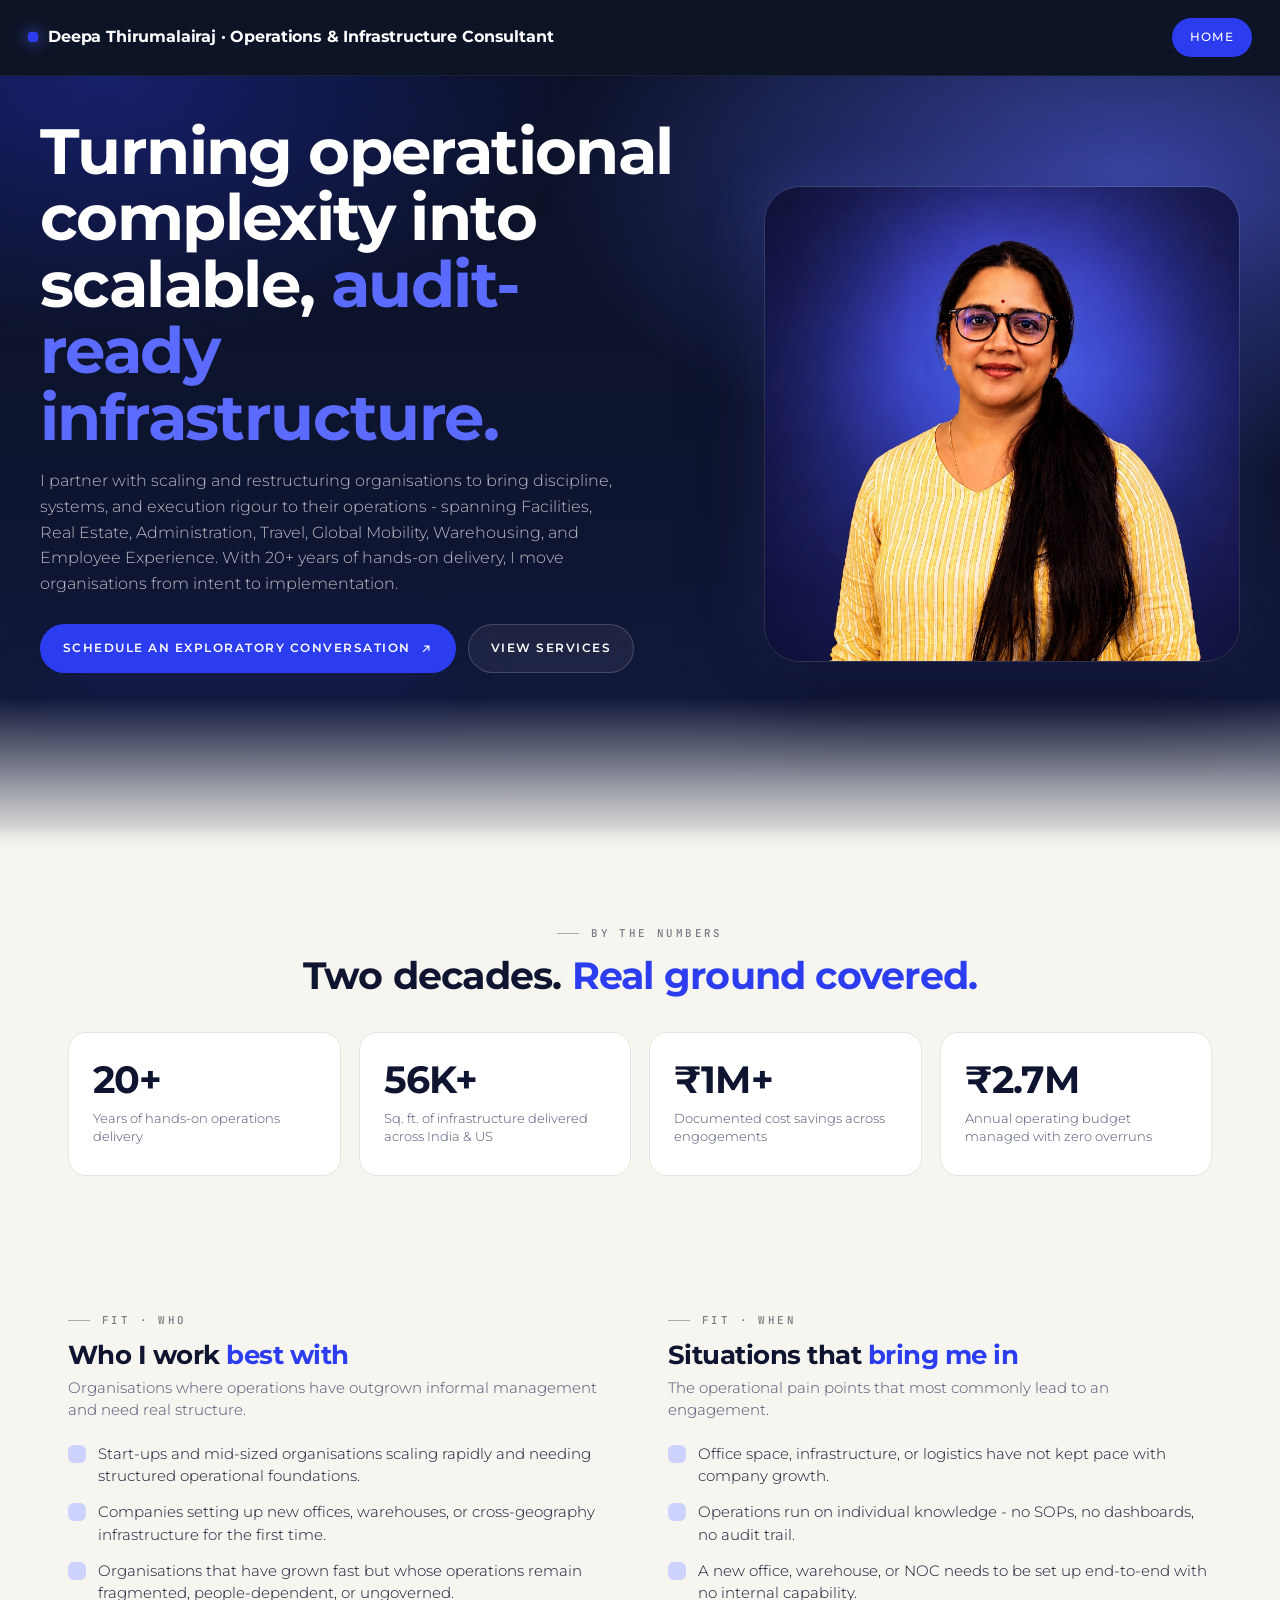
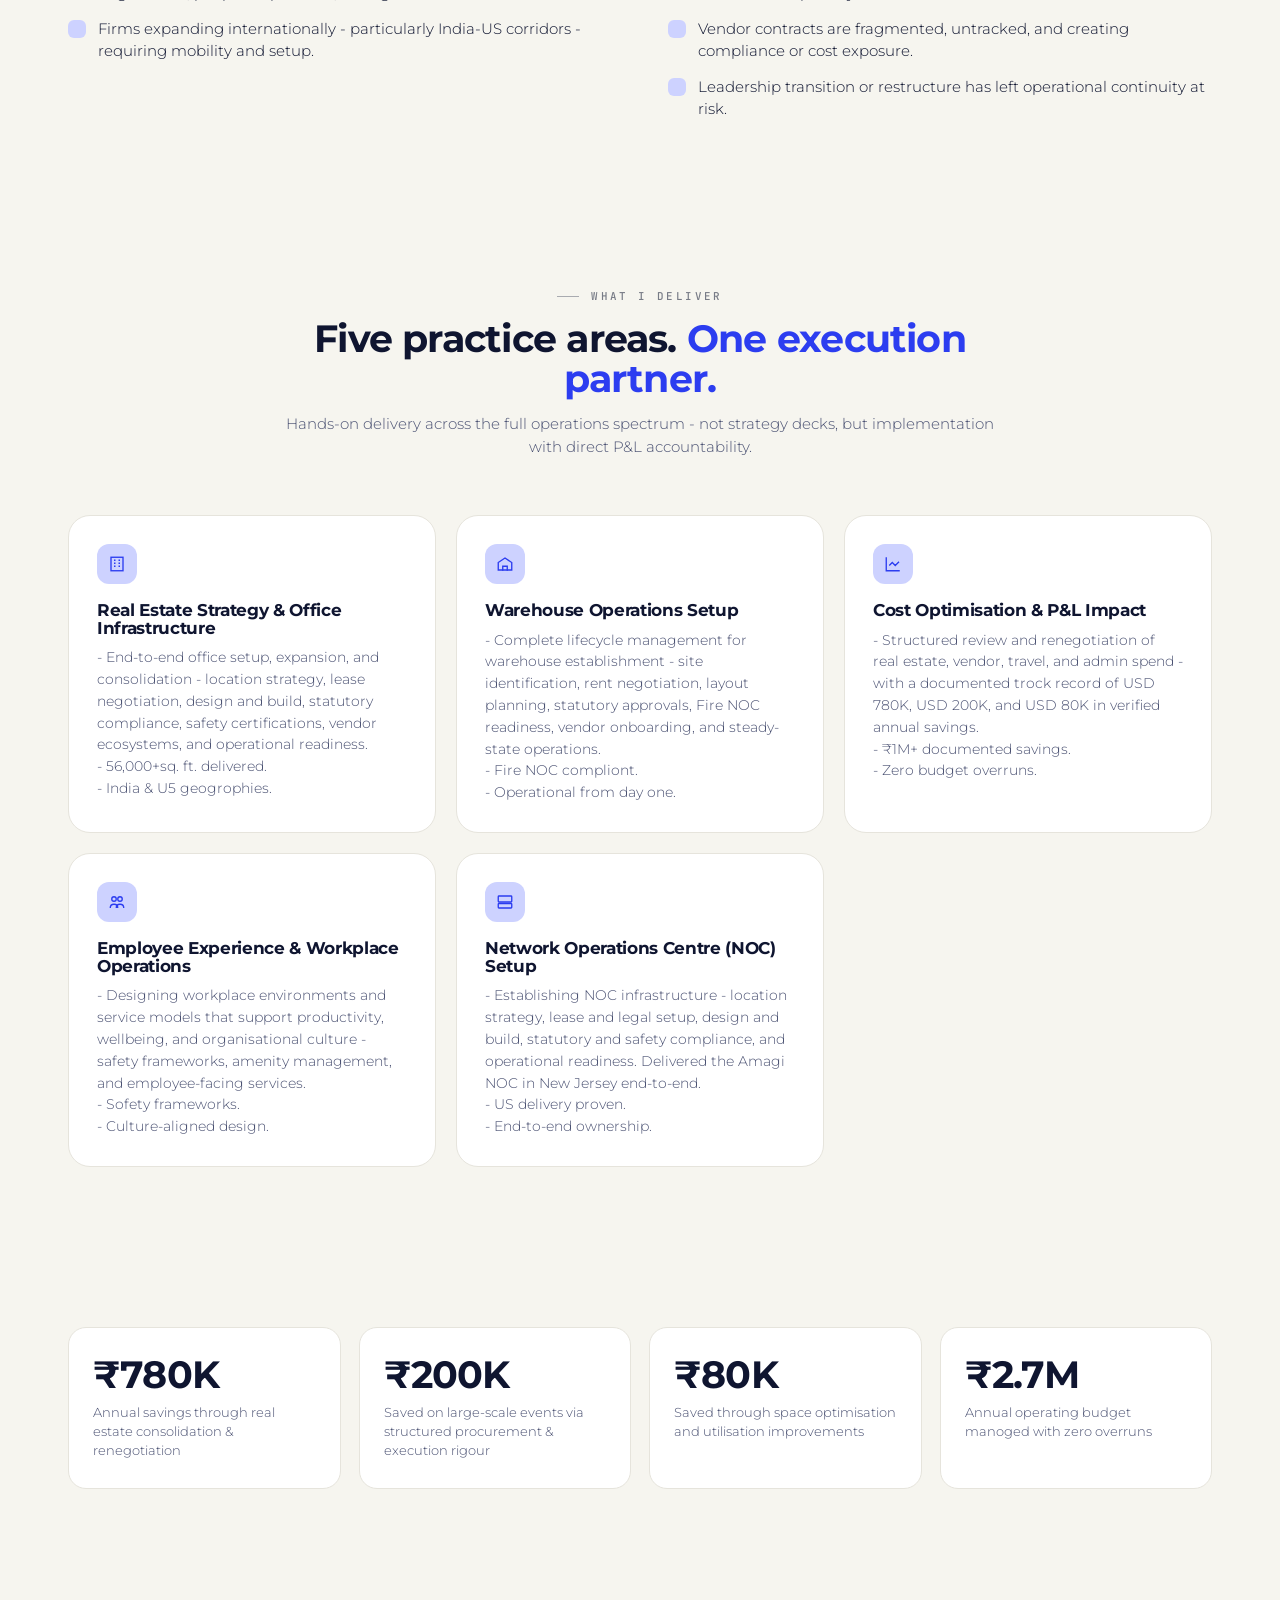
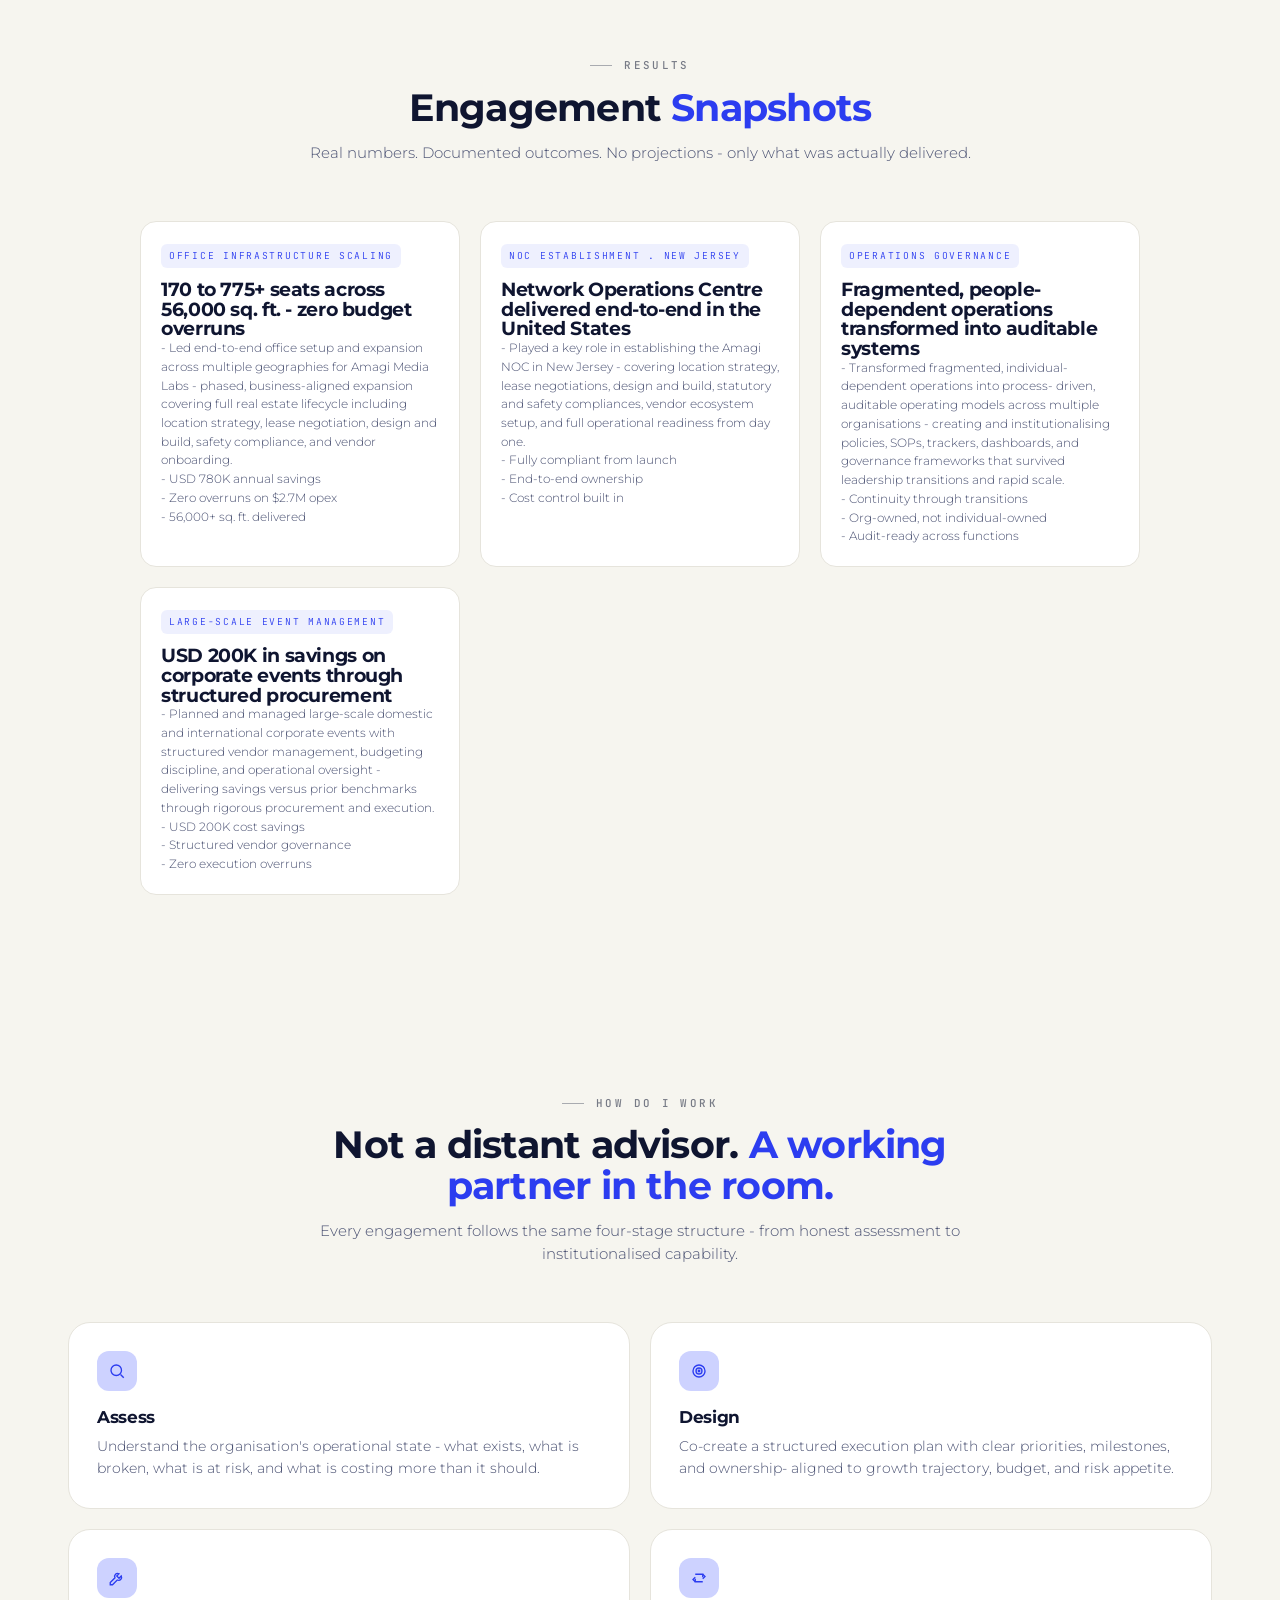
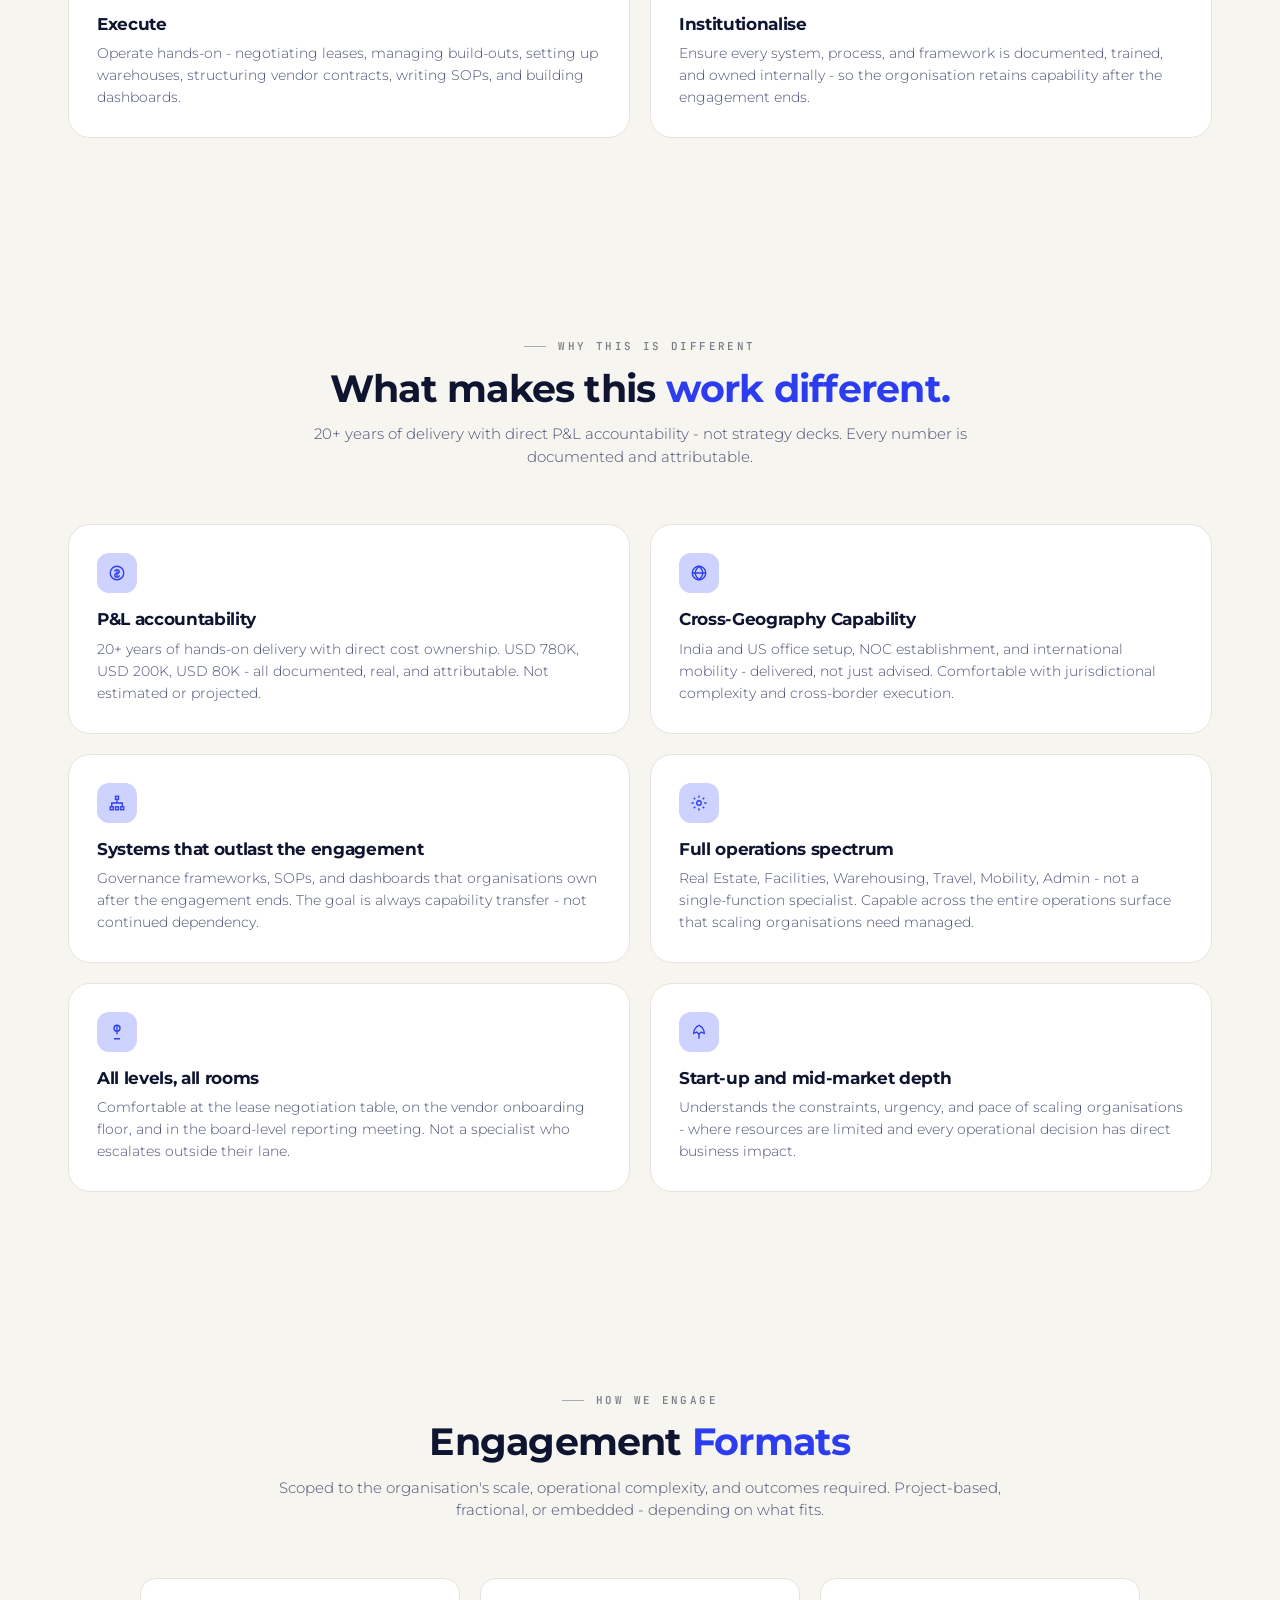
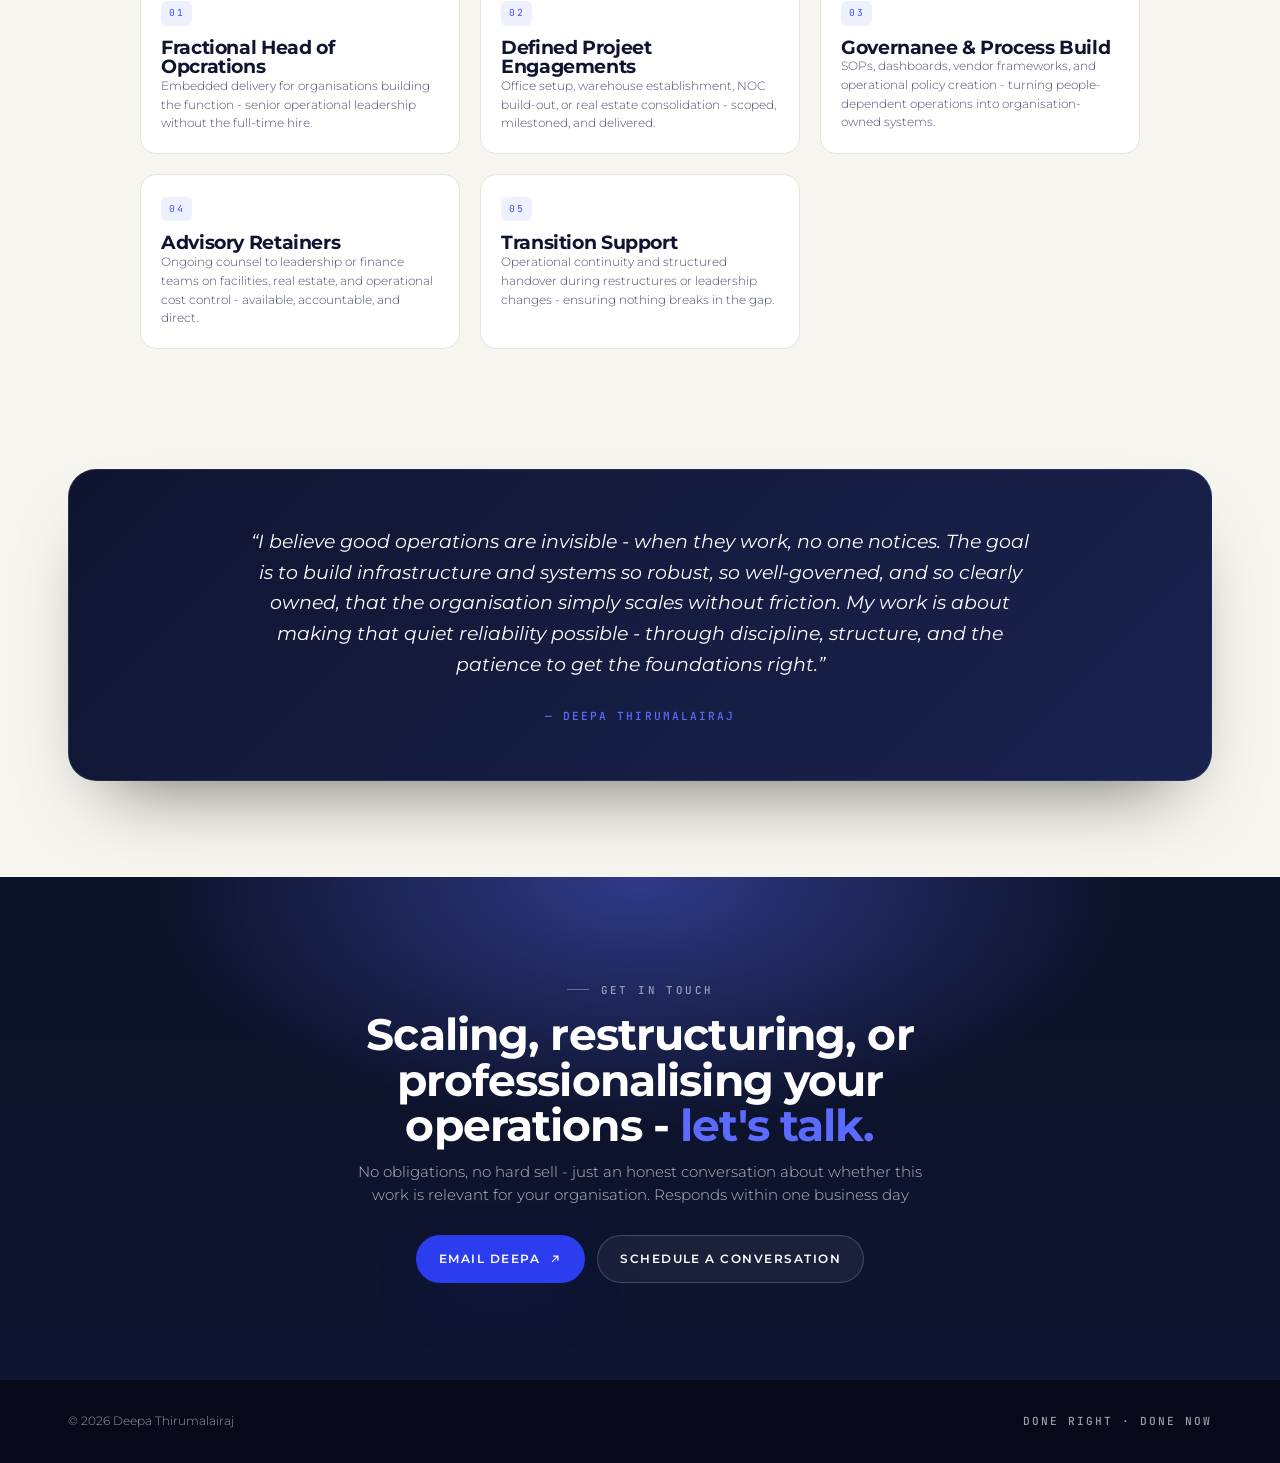
==== commit 40a736a4: "Add files via upload" ====
--- a/deepa/public/site/index.html
+++ b/deepa/public/site/index.html
@@ -76,8 +76,8 @@
     <div class="stats-strip">
       <div class="stat-tile"><div class="stat-num">20+</div><div class="stat-label">Years of hands-on operations delivery</div></div>
       <div class="stat-tile"><div class="stat-num">56K+</div><div class="stat-label">Sq. ft. of infrastructure delivered across India & US</div></div>
-      <div class="stat-tile"><div class="stat-num">$1M+</div><div class="stat-label">Documented cost savings across engogements</div></div>
-      <div class="stat-tile"><div class="stat-num">$2.7M</div><div class="stat-label">Annual operating budget managed with zero overruns</div></div>
+      <div class="stat-tile"><div class="stat-num">₹1M+</div><div class="stat-label">Documented cost savings across engogements</div></div>
+      <div class="stat-tile"><div class="stat-num">₹2.7M</div><div class="stat-label">Annual operating budget managed with zero overruns</div></div>
     </div>
   </div>
 </section>
@@ -159,7 +159,7 @@
         <h3>Cost Optimisation & P&L Impact</h3>
         <p>- Structured review and renegotiation of real estate, vendor, travel, and admin spend - with a documented trock record of USD 780K, USD
             200K, and USD 80K in verified annual savings.</p>
-        <p>- $1M+ documented savings.</p>
+        <p>- ₹1M+ documented savings.</p>
         <p>- Zero budget overruns.</p>
       </article>
       <article class="card">
@@ -198,10 +198,10 @@
 <section class="surface section-tight">
   <div class="wrap">
     <div class="stats-strip">
-      <div class="stat-tile"><div class="stat-num">$780K</div><div class="stat-label">Annual savings through real estate consolidation & renegotiation</div></div>
-      <div class="stat-tile"><div class="stat-num">$200K</div><div class="stat-label">Saved on large-scale events via structured procurement & execution rigour</div></div>
-      <div class="stat-tile"><div class="stat-num">$80K</div><div class="stat-label">Saved through space optimisation and utilisation improvements</div></div>
-      <div class="stat-tile"><div class="stat-num">$2.7M</div><div class="stat-label">Annual operating budget manoged with zero overruns</div></div>
+      <div class="stat-tile"><div class="stat-num">₹780K</div><div class="stat-label">Annual savings through real estate consolidation & renegotiation</div></div>
+      <div class="stat-tile"><div class="stat-num">₹200K</div><div class="stat-label">Saved on large-scale events via structured procurement & execution rigour</div></div>
+      <div class="stat-tile"><div class="stat-num">₹80K</div><div class="stat-label">Saved through space optimisation and utilisation improvements</div></div>
+      <div class="stat-tile"><div class="stat-num">₹2.7M</div><div class="stat-label">Annual operating budget manoged with zero overruns</div></div>
     </div>
   </div>
 </section>
